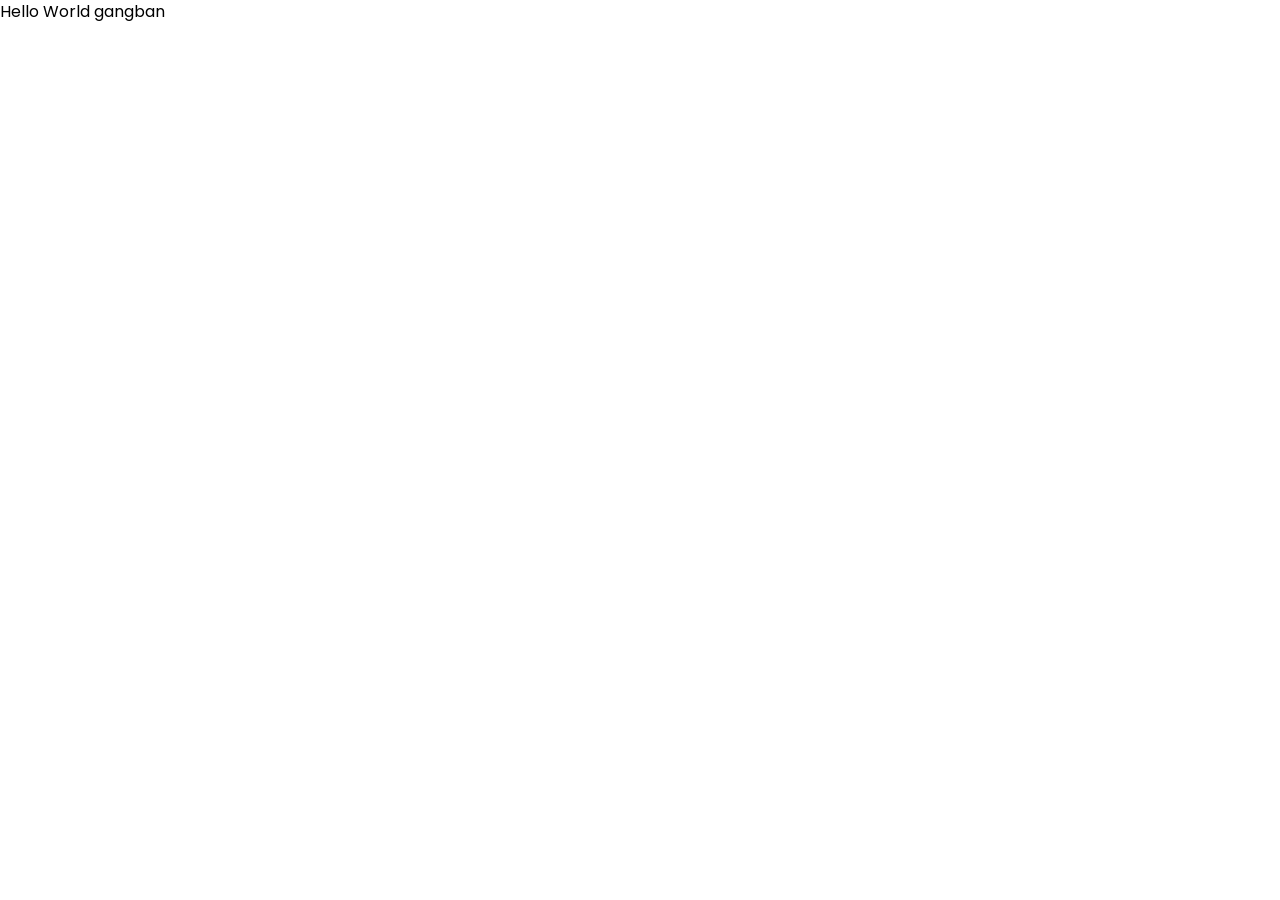
==== index.html @ 57472cf4 "Add some fonts and styles" ====
<!doctype html>
<html lang="en">
    <head>
        <meta charset="UTF-8">
        <meta name="viewport" content="width=device-width, user-scalable=no, initial-scale=1.0, maximum-scale=1.0, minimum-scale=1.0">
        <meta http-equiv="X-UA-Compatible" content="ie=edge">
        <title>3D game Dev </title>
        <link rel="stylesheet" href="style/normalize.css">
        <link rel="stylesheet" href="style/variables.css">
        <link rel="stylesheet" href="style/fonts.css">
        <link rel="stylesheet" href="style/main.css">
        <link rel="stylesheet" href="style/responsive.css">
    </head>
    <body>
Hello World gangban
    </body>
</html>
---- style/fonts.css ----
@font-face {
    font-family: "Poppins";
    src: url("../fonts/Poppins-Regular.woff2") format("woff2");
    font-weight: 400;
    font-style: normal;
    font-display: swap;
}

@font-face {
    font-family: "Poppins";
    src: url("../fonts/Poppins-Medium.woff2") format("woff2");
    font-weight: 500;
    font-style: normal;
    font-display: swap;
}

@font-face {
    font-family: "Poppins";
    src: url("../fonts/Poppins-SemiBold.woff2") format("woff2");
    font-weight: 600;
    font-style: normal;
    font-display: swap;
}

@font-face {
    font-family: "Poppins";
    src: url("../fonts/Poppins-Bold.woff2") format("woff2");
    font-weight: 700;
    font-style: normal;
    font-display: swap;
}

@font-face {
    font-family: "Poppins";
    src: url("../fonts/Poppins-ExtraBold.woff2") format("woff2");
    font-weight: 800;
    font-style: normal;
    font-display: swap;
}

@font-face {
    font-family: "Poppins";
    src: url("../fonts/Poppins-Light.woff2") format("woff2");
    font-weight: 300;
    font-style: normal;
    font-display: swap;
}

@font-face {
    font-family: "Rubik";
    src: url("../fonts/Rubik-Regular.woff2") format("woff2");
    font-weight: 400;
    font-style: normal;
    font-display: swap;
}

@font-face {
    font-family: "Rubik";
    src: url("../fonts/Rubik-Medium.woff2") format("woff2");
    font-weight: 500;
    font-style: normal;
    font-display: swap;
}

@font-face {
    font-family: "Rubik";
    src: url("../fonts/Rubik-Bold.woff2") format("woff2");
    font-weight: 700;
    font-style: normal;
    font-display: swap;
}
---- style/main.css ----
body {
  font-family: 'Poppins', SansSerif;
}
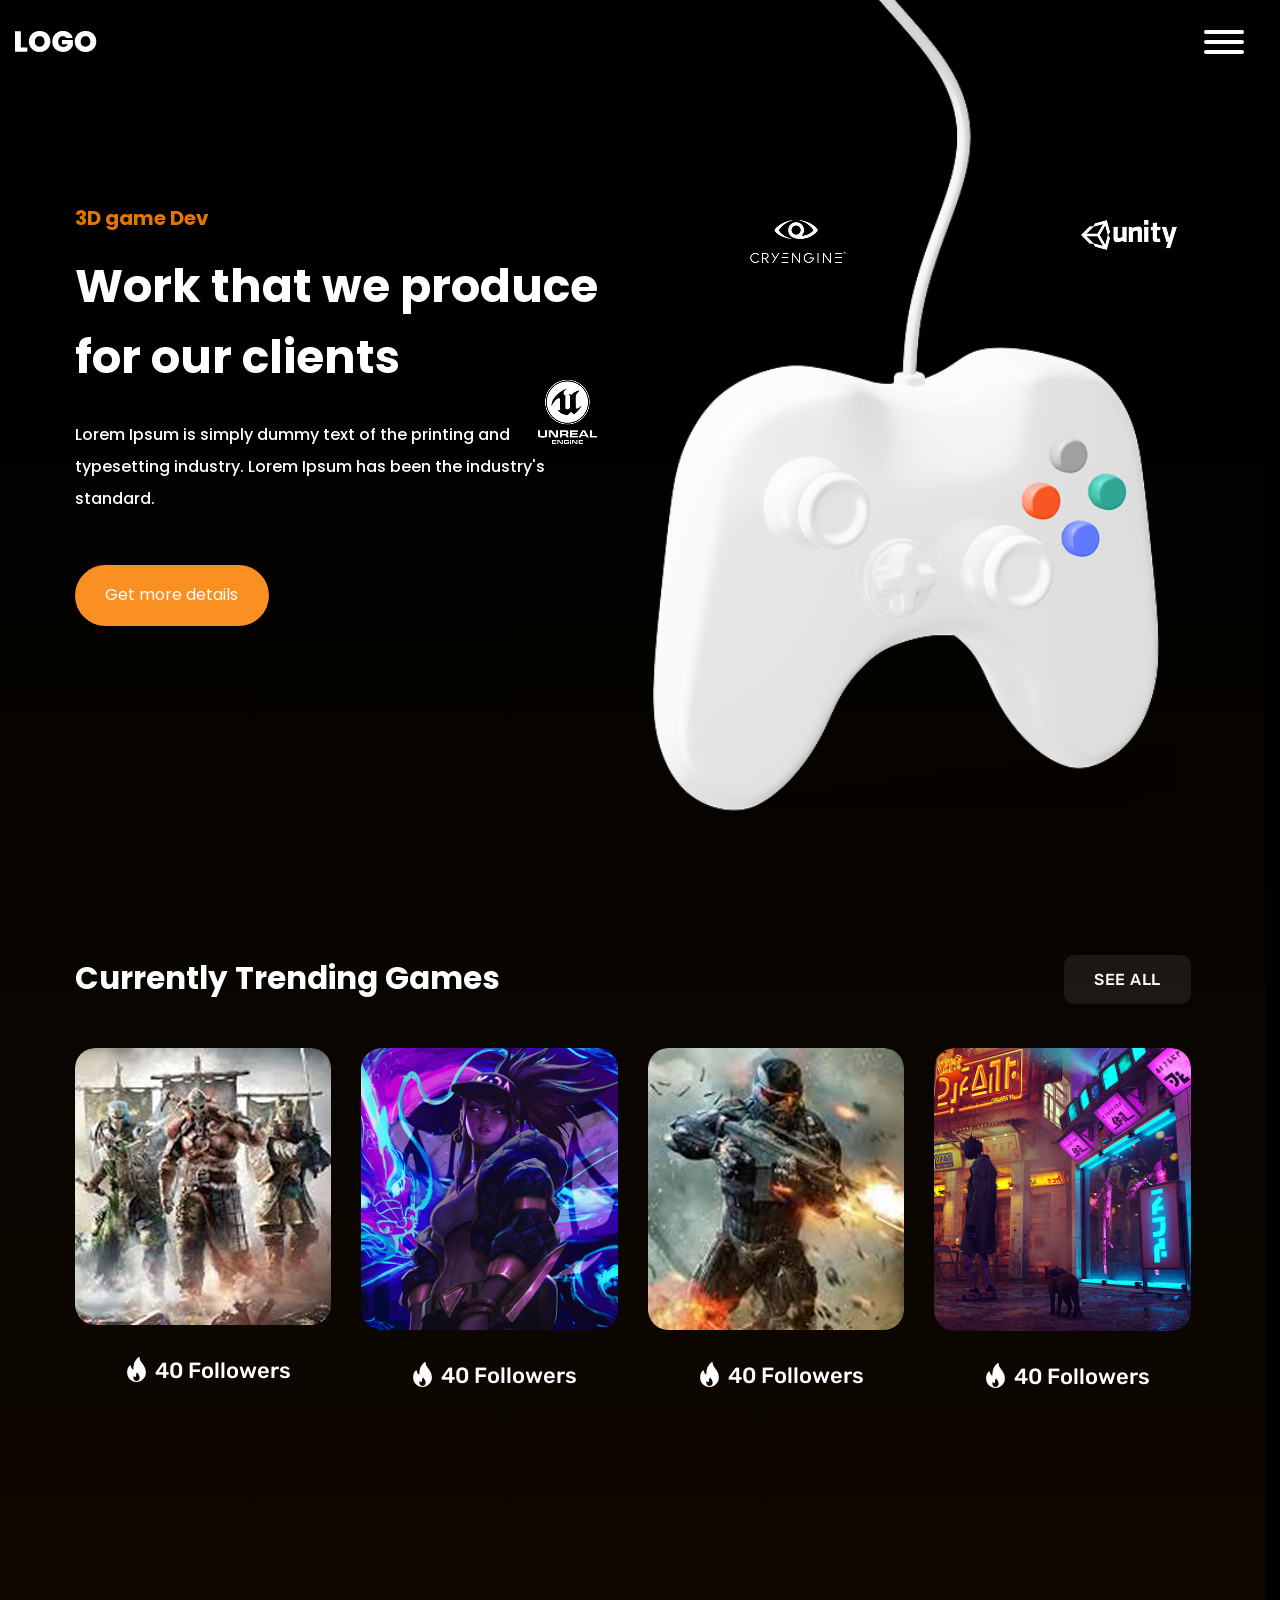
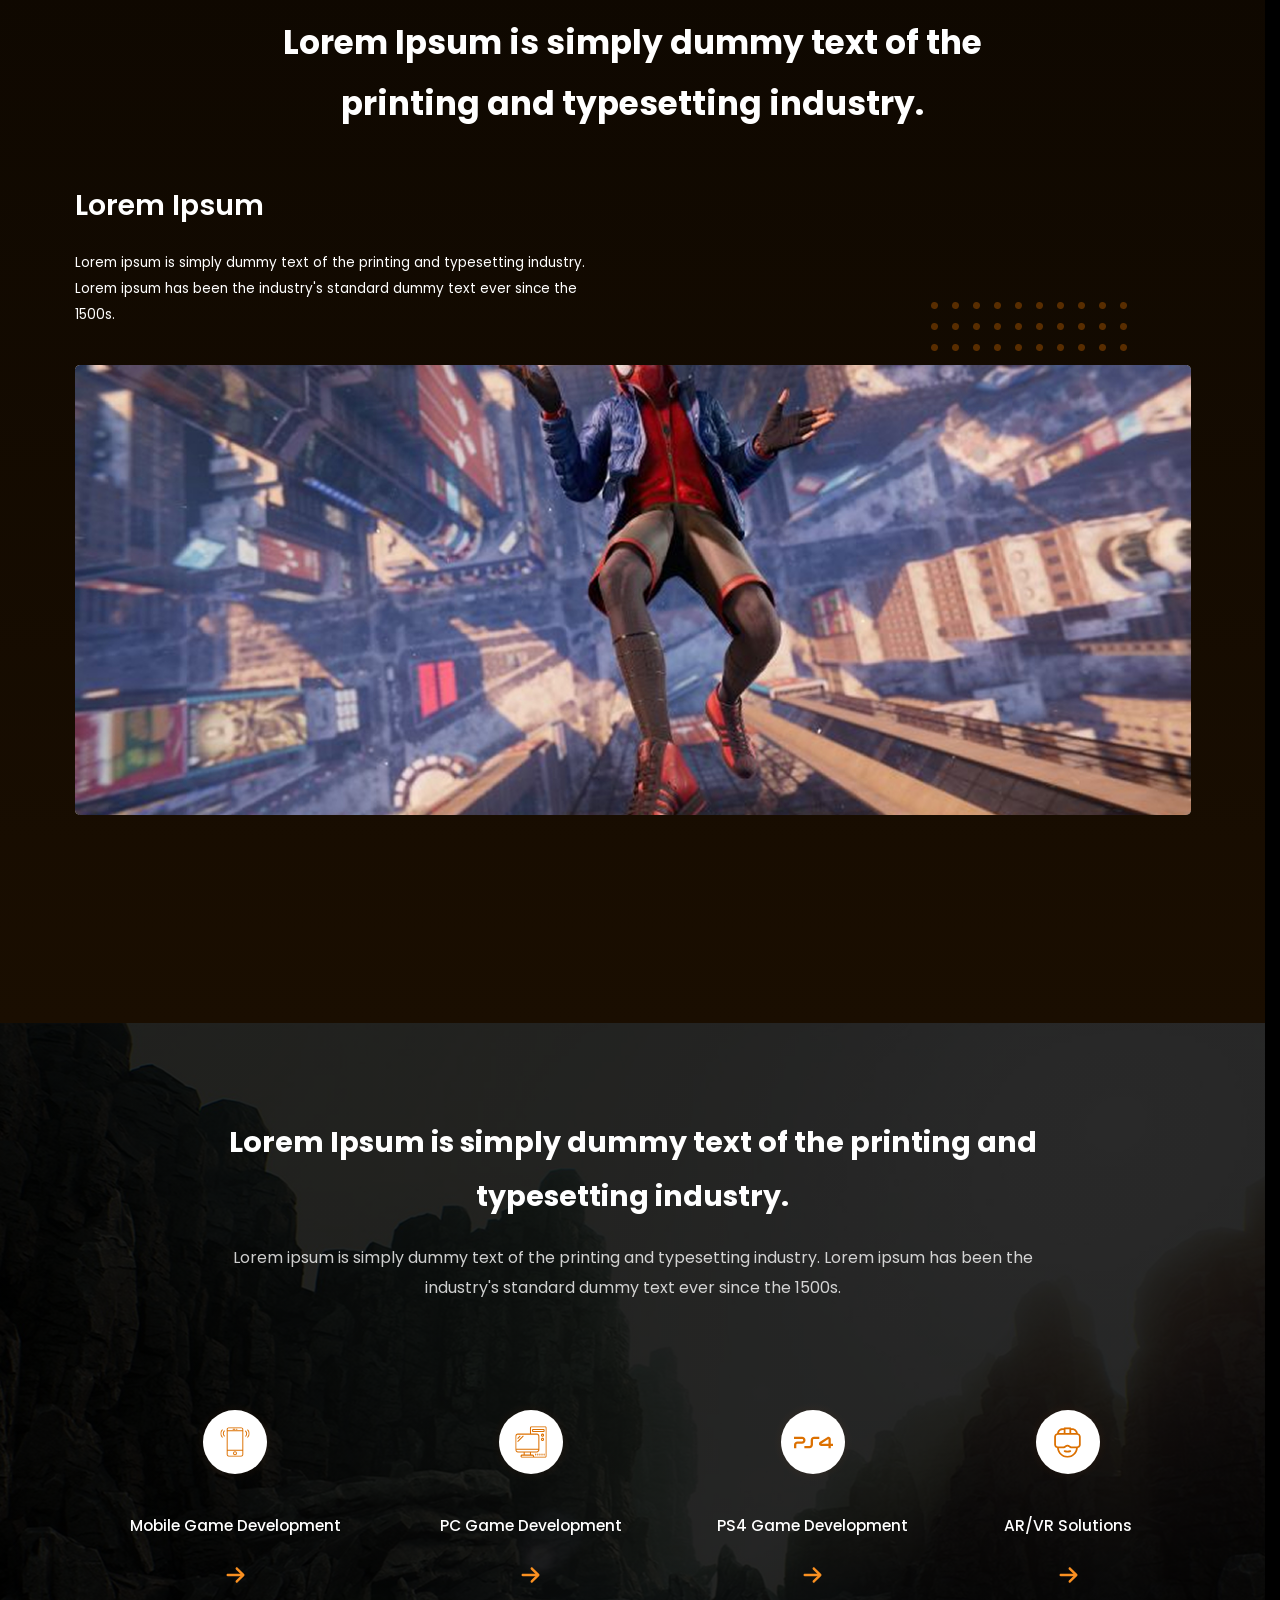
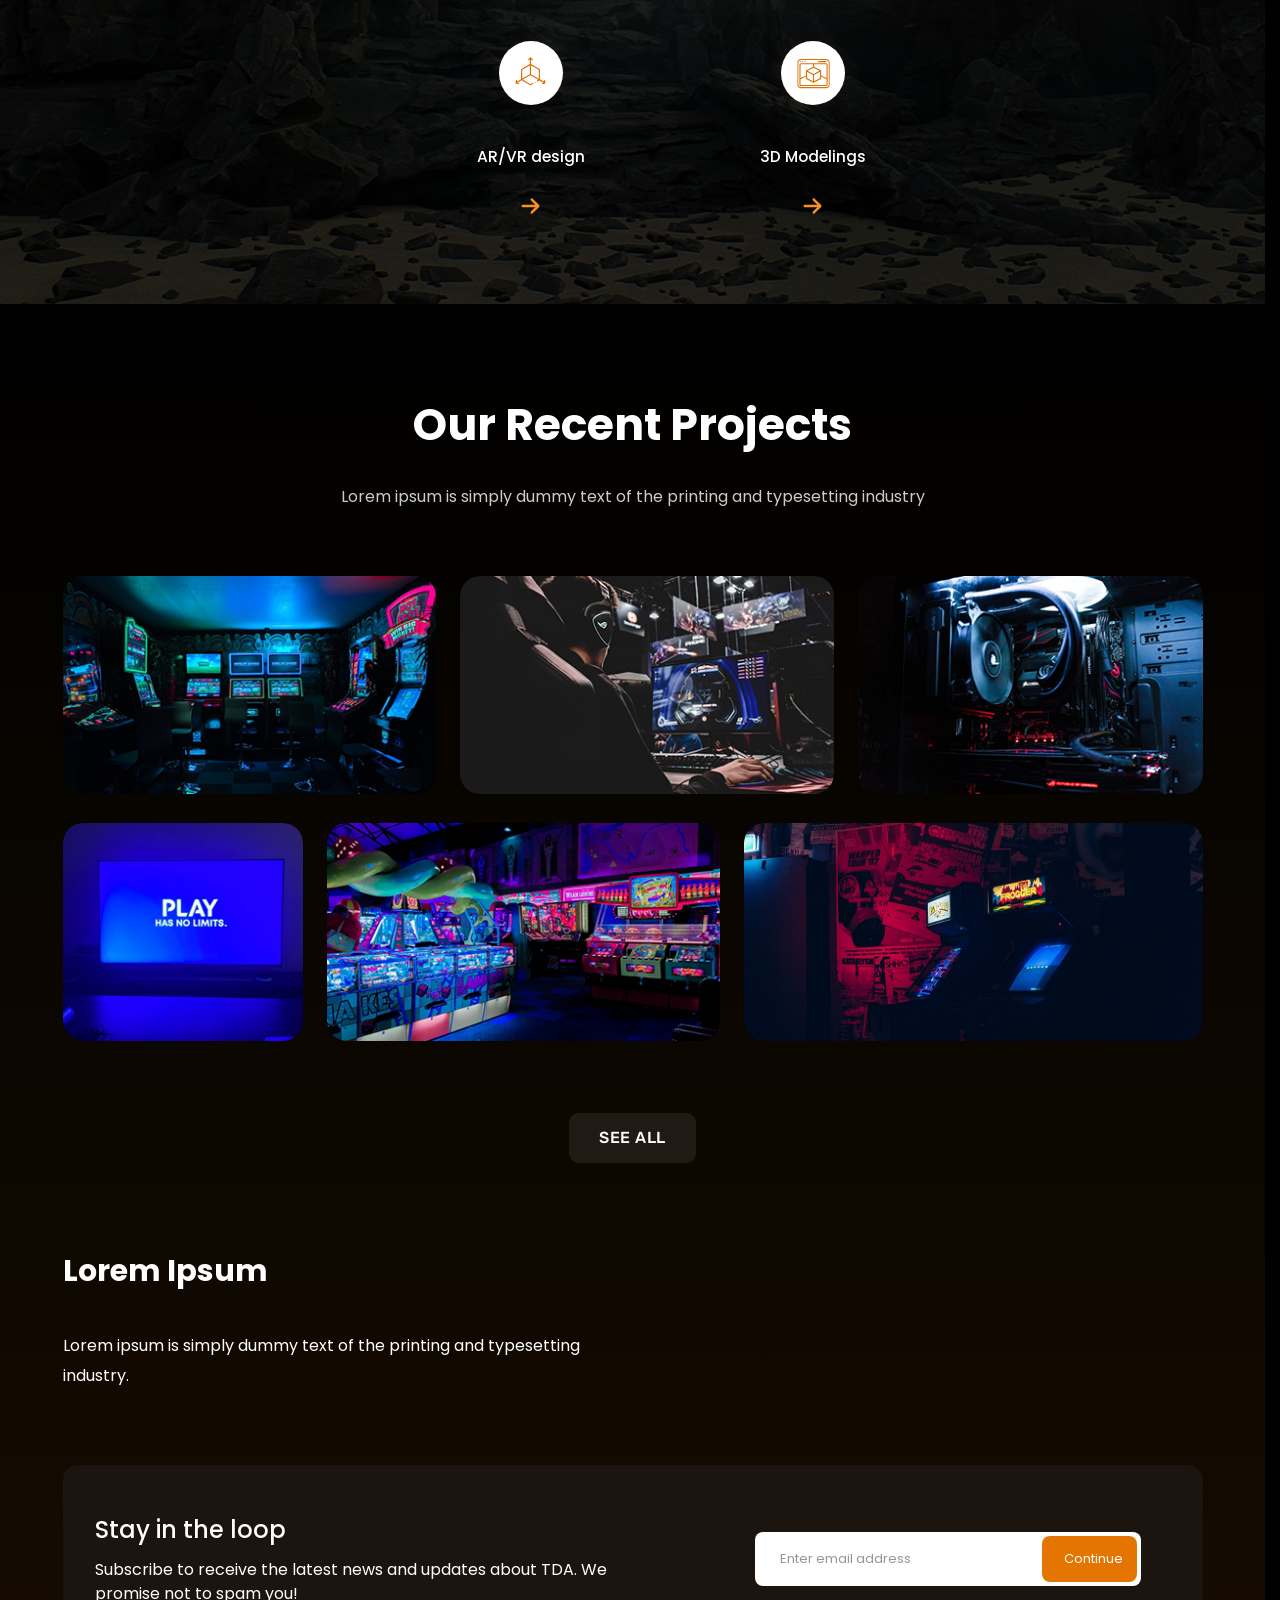
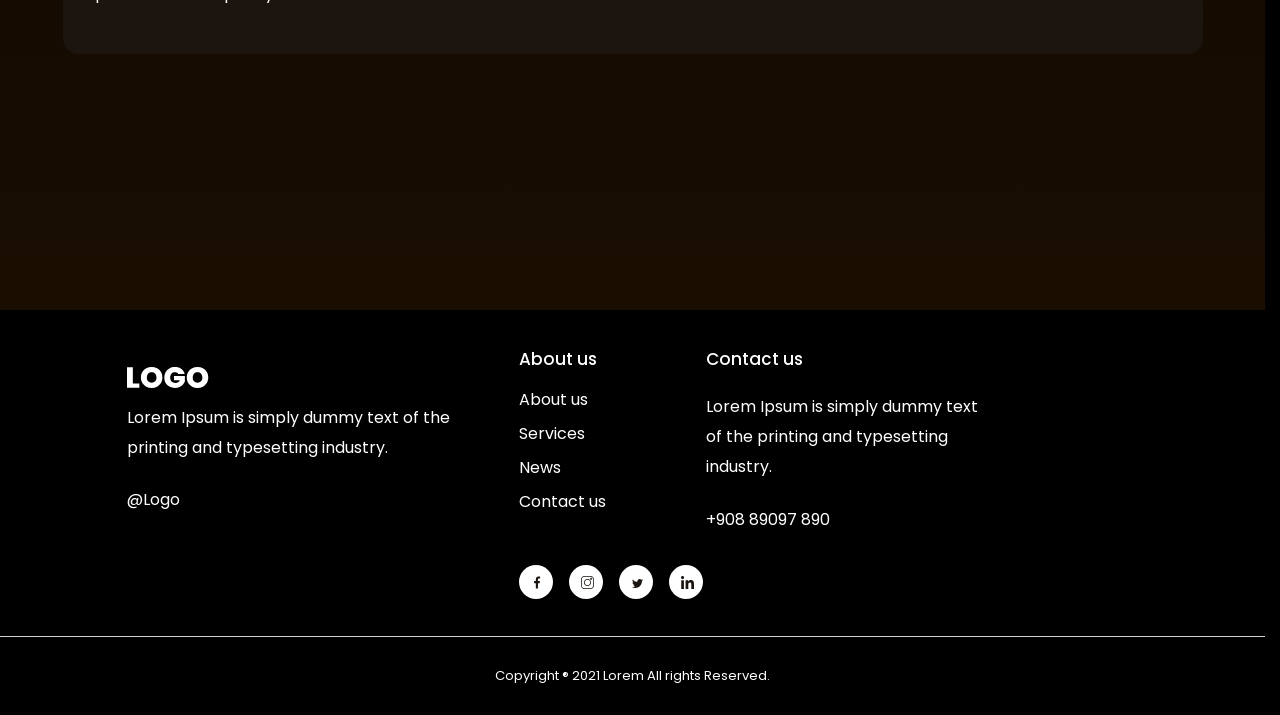
==== commit 42cc8ad7: "refactor: restructure project into src/ with modular CSS components" ====
--- a/index.html
+++ b/index.html
@@ -1,17 +1,794 @@
 <!doctype html>
 <html lang="en">
-    <head>
-        <meta charset="UTF-8">
-        <meta name="viewport" content="width=device-width, user-scalable=no, initial-scale=1.0, maximum-scale=1.0, minimum-scale=1.0">
-        <meta http-equiv="X-UA-Compatible" content="ie=edge">
-        <title>3D game Dev </title>
-        <link rel="stylesheet" href="style/normalize.css">
-        <link rel="stylesheet" href="style/variables.css">
-        <link rel="stylesheet" href="style/fonts.css">
-        <link rel="stylesheet" href="style/main.css">
-        <link rel="stylesheet" href="style/responsive.css">
-    </head>
-    <body>
-Hello World gangban
-    </body>
-</html>+  <head>
+    <meta charset="UTF-8" />
+    <meta name="viewport" content="width=device-width, initial-scale=1.0" />
+    <meta http-equiv="X-UA-Compatible" content="ie=edge" />
+    <title>3D Game Dev Studio | Главная - Профессиональная разработка игр</title>
+    <meta
+      name="description"
+      content="3D Game Dev Studio - ведущая студия разработки игр. Создаем игры любой сложности на Unity, Unreal Engine, CryEngine. Полный цикл от идеи до релиза." />
+    <meta
+      name="keywords"
+      content="разработка игр, геймдев студия, 3D игры, Unity разработка, Unreal Engine, игровая студия, создание игр" />
+    <meta name="robots" content="index, follow" />
+    <meta property="og:type" content="website" />
+    <meta property="og:url" content="https://your-domain.com/" />
+    <meta property="og:title" content="3D Game Dev Studio — Создаем игры вашей мечты" />
+    <meta
+      property="og:description"
+      content="Профессиональная разработка 3D игр. От концепта до релиза на всех платформах." />
+    <meta property="og:image" content="https://your-domain.com/img/og-home.jpg" />
+    <meta property="twitter:card" content="summary_large_image" />
+    <meta property="twitter:title" content="3D Game Dev Studio - Главная" />
+    <meta property="twitter:description" content="Ведущая студия разработки 3D игр. Воплощаем ваши идеи в реальность." />
+    <meta property="twitter:image" content="https://your-domain.com/img/og-home.jpg" />
+    <link rel="icon" href="src/assets/favicons/favicon_32x32.svg" type="image/svg+xml" />
+    <link rel="icon" href="src/assets/favicons/favicon_32x32.png" sizes="32x32" type="image/png" />
+    <link rel="apple-touch-icon" href="src/assets/favicons/iPhone_180x180.png" />
+    <link rel="manifest" href="site.webmanifest" />
+    <link rel="stylesheet" href="src/style/imports.css" />
+    <link rel="stylesheet" href="src/style/swiper-bundle.min.css" />
+    <script src="src/scripts/burger-toggle.js" defer></script>
+    <script src="src/scripts/navigation.js" defer></script>
+    <script src="src/scripts/scroll-to-top.js" defer></script>
+    <script src="src/scripts/sticky-header.js" defer></script>
+  </head>
+  <body>
+    <header class="header" data-header>
+      <div class="reading-progress" data-progress></div>
+      <div class="header-container">
+        <div class="logo">
+          <a class="header-logo" href="index.html" aria-label="Home page">
+            <img
+              class="header-logo-image"
+              src="src/assets/logos/logo.svg"
+              alt="3D Game Dev Studio Logo"
+              width="82"
+              height="45" />
+          </a>
+        </div>
+        <div class="header-actions">
+          <nav class="main-nav" aria-label="Main Navigation">
+            <ul class="main-nav__list">
+              <li class="main-nav__item">
+                <a href="index.html" class="main-nav__link main-nav__link--active" aria-current="page">Home</a>
+              </li>
+              <li class="main-nav__item">
+                <a href="src/pages/about-us.html" class="main-nav__link">About us</a>
+              </li>
+              <li class="main-nav__item">
+                <a href="src/pages/services.html" class="main-nav__link">Portfolio</a>
+              </li>
+              <li class="main-nav__item">
+                <a href="src/pages/news.html" class="main-nav__link">News</a>
+              </li>
+            </ul>
+          </nav>
+          <a href="src/pages/contact-us.html" class="contact-us" title="Связаться с нами" aria-label="Contact Us">Contact us</a>
+        </div>
+        <button class="hamburger hamburger--vortex-r" type="button" aria-label="Open mobile menu">
+          <span class="hamburger-box">
+            <span class="hamburger-inner"></span>
+          </span>
+        </button> 
+        <div class="wrapper">
+          <svg class="transition" viewBox="0 0 100 100" preserveAspectRatio="none">
+            <path class="path" stroke="#000000" fill="#fcc42a"  vector-effect="non-scaling-stroke"
+                  d="M 0 100 L 0 100 100 100 100 100 C 50 100, 50 100, 0 100"></path>
+          </svg>
+          <div class="menu">
+            <nav aria-label="Mobile navigation">
+              <ul>
+                <li><a href="index.html">Home</a></li>
+                <li><a href="src/pages/about-us.html">About us</a></li>
+                <li><a href="src/pages/services.html">Portfolio</a></li>
+                <li><a href="src/pages/news.html">News</a></li>
+                <li><a href="src/pages/contact-us.html">Contact us</a></li>
+              </ul>
+            </nav> 
+          </div>
+        </div>
+      </div>
+    </header>
+    <main>
+      <div class="bg-wrapper">
+        <section class="hero">
+          <div class="hero-container container">
+            <div class="hero-content">
+              <p class="hero-label">3D game Dev</p>
+              <h1 class="hero-title">Work that we produce for our clients</h1>
+              <p class="hero-description description-1">
+                Lorem Ipsum is simply dummy text of the printing and typesetting industry. Lorem Ipsum has been the
+                industry's standard.
+              </p>
+              <a href="services.html" class="hero-btn btn-1" title="Get more details">Get more details</a>
+            </div>
+            <div class="hero-visual">
+              <img src="src/assets/images/joystick_1.png" alt="joystick" loading="lazy" />
+              <img src="src/assets/images/cryengine.png" alt="cryengine" width="101" height="99" loading="lazy" />
+              <img src="src/assets/images/unity.png" alt="unity" width="96" height="30" loading="lazy" />
+              <img src="src/assets/images/unreal.png" alt="unreal" width="59" height="64" loading="lazy" />
+            </div>
+          </div>
+        </section>
+        <section class="trending-games" aria-labelledby="trending-games-title">
+          <div class="trending-games-container container">
+            <header class="trending-games-header">
+              <h2 id="trending-games-title" class="trending-games-title">Currently Trending Games</h2>
+              <a
+                href="services.html"
+                class="trending-games-link see_all-btn"
+                aria-label="See all currently trending games"
+                title="See all currently trending games">
+                See all
+              </a>
+            </header>
+
+            <ul class="trending-games-list" aria-label="Trending games list">
+              <li class="trending-games-item">
+                <article class="trending-game-card" aria-labelledby="trending-game-1-title">
+                  <h3 id="trending-game-1-title" class="visually-hidden">God of War style action game</h3>
+                  <img
+                    class="trending-game-card-image"
+                    src="src/assets/images/1.png"
+                    alt="Fantasy warriors standing in battle"
+                    width="251"
+                    height="277"
+                    loading="lazy" />
+                  <p class="trending-game-card-followers">
+                    <svg
+                      width="25"
+                      height="25"
+                      viewBox="0 0 25 25"
+                      fill="none"
+                      xmlns="http://www.w3.org/2000/svg"
+                      aria-hidden="true">
+                      <g clip-path="url(#clip0_1_266)">
+                        <path
+                          d="M21.8216 14.6372C21.5352 10.9087 19.7993 8.57221 18.2678 6.5104C16.8498 4.60161 15.625 2.95327 15.625 0.521725C15.625 0.326413 15.5156 0.147897 15.3422 0.0583953C15.1682 -0.0316437 14.9592 -0.0168976 14.801 0.0980438C12.501 1.74384 10.582 4.51772 9.91162 7.1644C9.44624 9.00703 9.38467 11.0785 9.37603 12.4466C7.252 11.993 6.77085 8.81582 6.76577 8.7812C6.74185 8.6164 6.64116 8.47299 6.49468 8.39468C6.34668 8.31738 6.17271 8.31176 6.02266 8.38603C5.91128 8.43994 3.28877 9.77246 3.13618 15.0928C3.12549 15.2698 3.125 15.4474 3.125 15.6249C3.125 20.7936 7.33081 24.9992 12.5 24.9992C12.5071 24.9997 12.5147 25.0007 12.5208 24.9992C12.5229 24.9992 12.5249 24.9992 12.5274 24.9992C17.6839 24.9844 21.875 20.7845 21.875 15.6249C21.875 15.3649 21.8216 14.6372 21.8216 14.6372ZM12.5 23.9576C10.7768 23.9576 9.375 22.4644 9.375 20.6289C9.375 20.5664 9.37451 20.5033 9.37905 20.426C9.3999 19.6519 9.54692 19.1235 9.70815 18.772C10.0103 19.421 10.5504 20.0176 11.4278 20.0176C11.7157 20.0176 11.9487 19.7846 11.9487 19.4968C11.9487 18.7553 11.964 17.8998 12.1486 17.1277C12.3129 16.4432 12.7055 15.7148 13.203 15.131C13.4242 15.8888 13.8556 16.5021 14.2767 17.1008C14.8794 17.9572 15.5025 18.8427 15.6119 20.3527C15.6185 20.4422 15.6251 20.5323 15.6251 20.6289C15.625 22.4644 14.2232 23.9576 12.5 23.9576Z"
+                          fill="white" />
+                      </g>
+                      <defs>
+                        <clipPath id="clip0_1_266">
+                          <rect width="25" height="25" fill="white" />
+                        </clipPath>
+                      </defs>
+                    </svg>
+                    <span>40 Followers</span>
+                  </p>
+                </article>
+              </li>
+
+              <li class="trending-games-item">
+                <article class="trending-game-card" aria-labelledby="trending-game-2-title">
+                  <h3 id="trending-game-2-title" class="visually-hidden">Neon fantasy character game</h3>
+                  <img
+                    class="trending-game-card-image"
+                    src="src/assets/images/2.png"
+                    alt="Female character in neon blue and purple effects"
+                    width="251"
+                    height="277"
+                    loading="lazy" />
+                  <p class="trending-game-card-followers">
+                    <svg
+                      width="25"
+                      height="25"
+                      viewBox="0 0 25 25"
+                      fill="none"
+                      xmlns="http://www.w3.org/2000/svg"
+                      aria-hidden="true">
+                      <g clip-path="url(#clip0_1_267)">
+                        <path
+                          d="M21.8216 14.6372C21.5352 10.9087 19.7993 8.57221 18.2678 6.5104C16.8498 4.60161 15.625 2.95327 15.625 0.521725C15.625 0.326413 15.5156 0.147897 15.3422 0.0583953C15.1682 -0.0316437 14.9592 -0.0168976 14.801 0.0980438C12.501 1.74384 10.582 4.51772 9.91162 7.1644C9.44624 9.00703 9.38467 11.0785 9.37603 12.4466C7.252 11.993 6.77085 8.81582 6.76577 8.7812C6.74185 8.6164 6.64116 8.47299 6.49468 8.39468C6.34668 8.31738 6.17271 8.31176 6.02266 8.38603C5.91128 8.43994 3.28877 9.77246 3.13618 15.0928C3.12549 15.2698 3.125 15.4474 3.125 15.6249C3.125 20.7936 7.33081 24.9992 12.5 24.9992C12.5071 24.9997 12.5147 25.0007 12.5208 24.9992C12.5229 24.9992 12.5249 24.9992 12.5274 24.9992C17.6839 24.9844 21.875 20.7845 21.875 15.6249C21.875 15.3649 21.8216 14.6372 21.8216 14.6372ZM12.5 23.9576C10.7768 23.9576 9.375 22.4644 9.375 20.6289C9.375 20.5664 9.37451 20.5033 9.37905 20.426C9.3999 19.6519 9.54692 19.1235 9.70815 18.772C10.0103 19.421 10.5504 20.0176 11.4278 20.0176C11.7157 20.0176 11.9487 19.7846 11.9487 19.4968C11.9487 18.7553 11.964 17.8998 12.1486 17.1277C12.3129 16.4432 12.7055 15.7148 13.203 15.131C13.4242 15.8888 13.8556 16.5021 14.2767 17.1008C14.8794 17.9572 15.5025 18.8427 15.6119 20.3527C15.6185 20.4422 15.6251 20.5323 15.6251 20.6289C15.625 22.4644 14.2232 23.9576 12.5 23.9576Z"
+                          fill="white" />
+                      </g>
+                      <defs>
+                        <clipPath id="clip0_1_267">
+                          <rect width="25" height="25" fill="white" />
+                        </clipPath>
+                      </defs>
+                    </svg>
+                    <span>40 Followers</span>
+                  </p>
+                </article>
+              </li>
+
+              <li class="trending-games-item">
+                <article class="trending-game-card" aria-labelledby="trending-game-3-title">
+                  <h3 id="trending-game-3-title" class="visually-hidden">Military shooter game</h3>
+                  <img
+                    class="trending-game-card-image"
+                    src="src/assets/images/3.png"
+                    alt="Soldier firing a weapon in combat"
+                    width="251"
+                    height="277"
+                    loading="lazy" />
+                  <p class="trending-game-card-followers">
+                    <svg
+                      width="25"
+                      height="25"
+                      viewBox="0 0 25 25"
+                      fill="none"
+                      xmlns="http://www.w3.org/2000/svg"
+                      aria-hidden="true">
+                      <g clip-path="url(#clip0_1_268)">
+                        <path
+                          d="M21.8216 14.6372C21.5352 10.9087 19.7993 8.57221 18.2678 6.5104C16.8498 4.60161 15.625 2.95327 15.625 0.521725C15.625 0.326413 15.5156 0.147897 15.3422 0.0583953C15.1682 -0.0316437 14.9592 -0.0168976 14.801 0.0980438C12.501 1.74384 10.582 4.51772 9.91162 7.1644C9.44624 9.00703 9.38467 11.0785 9.37603 12.4466C7.252 11.993 6.77085 8.81582 6.76577 8.7812C6.74185 8.6164 6.64116 8.47299 6.49468 8.39468C6.34668 8.31738 6.17271 8.31176 6.02266 8.38603C5.91128 8.43994 3.28877 9.77246 3.13618 15.0928C3.12549 15.2698 3.125 15.4474 3.125 15.6249C3.125 20.7936 7.33081 24.9992 12.5 24.9992C12.5071 24.9997 12.5147 25.0007 12.5208 24.9992C12.5229 24.9992 12.5249 24.9992 12.5274 24.9992C17.6839 24.9844 21.875 20.7845 21.875 15.6249C21.875 15.3649 21.8216 14.6372 21.8216 14.6372ZM12.5 23.9576C10.7768 23.9576 9.375 22.4644 9.375 20.6289C9.375 20.5664 9.37451 20.5033 9.37905 20.426C9.3999 19.6519 9.54692 19.1235 9.70815 18.772C10.0103 19.421 10.5504 20.0176 11.4278 20.0176C11.7157 20.0176 11.9487 19.7846 11.9487 19.4968C11.9487 18.7553 11.964 17.8998 12.1486 17.1277C12.3129 16.4432 12.7055 15.7148 13.203 15.131C13.4242 15.8888 13.8556 16.5021 14.2767 17.1008C14.8794 17.9572 15.5025 18.8427 15.6119 20.3527C15.6185 20.4422 15.6251 20.5323 15.6251 20.6289C15.625 22.4644 14.2232 23.9576 12.5 23.9576Z"
+                          fill="white" />
+                      </g>
+                      <defs>
+                        <clipPath id="clip0_1_268">
+                          <rect width="25" height="25" fill="white" />
+                        </clipPath>
+                      </defs>
+                    </svg>
+                    <span>40 Followers</span>
+                  </p>
+                </article>
+              </li>
+
+              <li class="trending-games-item">
+                <article class="trending-game-card" aria-labelledby="trending-game-4-title">
+                  <h3 id="trending-game-4-title" class="visually-hidden">Cyberpunk city game</h3>
+                  <img
+                    class="trending-game-card-image"
+                    src="src/assets/images/4.png"
+                    alt="Neon-lit cyberpunk city street at night"
+                    width="251"
+                    height="277"
+                    loading="lazy" />
+                  <p class="trending-game-card-followers">
+                    <svg
+                      width="25"
+                      height="25"
+                      viewBox="0 0 25 25"
+                      fill="none"
+                      xmlns="http://www.w3.org/2000/svg"
+                      aria-hidden="true">
+                      <g clip-path="url(#clip0_1_269)">
+                        <path
+                          d="M21.8216 14.6372C21.5352 10.9087 19.7993 8.57221 18.2678 6.5104C16.8498 4.60161 15.625 2.95327 15.625 0.521725C15.625 0.326413 15.5156 0.147897 15.3422 0.0583953C15.1682 -0.0316437 14.9592 -0.0168976 14.801 0.0980438C12.501 1.74384 10.582 4.51772 9.91162 7.1644C9.44624 9.00703 9.38467 11.0785 9.37603 12.4466C7.252 11.993 6.77085 8.81582 6.76577 8.7812C6.74185 8.6164 6.64116 8.47299 6.49468 8.39468C6.34668 8.31738 6.17271 8.31176 6.02266 8.38603C5.91128 8.43994 3.28877 9.77246 3.13618 15.0928C3.12549 15.2698 3.125 15.4474 3.125 15.6249C3.125 20.7936 7.33081 24.9992 12.5 24.9992C12.5071 24.9997 12.5147 25.0007 12.5208 24.9992C12.5229 24.9992 12.5249 24.9992 12.5274 24.9992C17.6839 24.9844 21.875 20.7845 21.875 15.6249C21.875 15.3649 21.8216 14.6372 21.8216 14.6372ZM12.5 23.9576C10.7768 23.9576 9.375 22.4644 9.375 20.6289C9.375 20.5664 9.37451 20.5033 9.37905 20.426C9.3999 19.6519 9.54692 19.1235 9.70815 18.772C10.0103 19.421 10.5504 20.0176 11.4278 20.0176C11.7157 20.0176 11.9487 19.7846 11.9487 19.4968C11.9487 18.7553 11.964 17.8998 12.1486 17.1277C12.3129 16.4432 12.7055 15.7148 13.203 15.131C13.4242 15.8888 13.8556 16.5021 14.2767 17.1008C14.8794 17.9572 15.5025 18.8427 15.6119 20.3527C15.6185 20.4422 15.6251 20.5323 15.6251 20.6289C15.625 22.4644 14.2232 23.9576 12.5 23.9576Z"
+                          fill="white" />
+                      </g>
+                      <defs>
+                        <clipPath id="clip0_1_269">
+                          <rect width="25" height="25" fill="white" />
+                        </clipPath>
+                      </defs>
+                    </svg>
+                    <span>40 Followers</span>
+                  </p>
+                </article>
+              </li>
+            </ul>
+          </div>
+        </section>
+        <section class="presentation" aria-labelledby="presentation-title">
+          <div class="presentation-container container">
+            <h2 id="presentation-title" class="presentation-title">
+              Lorem Ipsum is simply dummy text of the printing and typesetting industry.
+            </h2>
+            <div class="presentation-content">
+              <div class="presentation-text">
+                <h3 class="presentation-subtitle">Lorem Ipsum</h3>
+                <p class="presentation-description description">
+                  Lorem ipsum is simply dummy text of the printing and typesetting industry. Lorem ipsum has been the
+                  industry's standard dummy text ever since the 1500s.
+                </p>
+              </div>
+              <div class="presentation-video">
+                <img
+                  src="src/assets/images/spider-men.jpg"
+                  alt="Game presentation video thumbnail"
+                  width="1146"
+                  height="462"
+                  loading="lazy"
+                  class="presentation-video-image" />
+              </div>
+            </div>
+          </div>
+        </section>
+      </div>
+      <section class="services" aria-labelledby="services-title">
+        <div class="services-container container">
+          <header class="services-header">
+            <h2 id="services-title" class="services-title subtitle">
+              Lorem Ipsum is simply dummy text of the printing and typesetting industry.
+            </h2>
+            <p class="services-subtitle description-1">
+              Lorem ipsum is simply dummy text of the printing and typesetting industry. Lorem ipsum has been the
+              industry's standard dummy text ever since the 1500s.
+            </p>
+          </header>
+
+          <ul class="services-list" aria-label="Our services">
+            <li class="services-item">
+              <article class="services-card">
+                <div class="services-card-icon">
+                  <img
+                    src="src/assets/icons/phone-circle.svg"
+                    alt="Mobile Game Development"
+                    width="64"
+                    height="64"
+                    loading="lazy" />
+                </div>
+                <h3 class="services-card-title">Mobile Game Development</h3>
+                <a
+                  href="services.html"
+                  class="services-card-link"
+                  aria-label="Learn more about Mobile Game Development">
+                  <svg width="21" height="21" viewBox="0 0 21 21" fill=""#DC7000" xmlns="http://www.w3.org/2000/svg">
+                    <path
+                      d="M1.26222 11.974C1.34814 11.988 1.4351 11.9944 1.52211 11.9933L16.3372 11.9933L16.0141 12.1435C15.6984 12.293 15.4111 12.4964 15.1652 12.7446L11.0107 16.8991C10.4635 17.4214 10.3716 18.2616 10.7928 18.8899C11.2831 19.5595 12.2232 19.7048 12.8928 19.2146C12.9469 19.1749 12.9983 19.1317 13.0466 19.0853L20.5593 11.5726C21.1464 10.9861 21.147 10.0348 20.5605 9.44765C20.5601 9.44728 20.5597 9.44685 20.5593 9.44648L13.0466 1.93378C12.459 1.34784 11.5077 1.34916 10.9217 1.93674C10.8756 1.98299 10.8325 2.0322 10.7928 2.08404C10.3716 2.71233 10.4635 3.55258 11.0107 4.0749L15.1577 8.23693C15.3781 8.45762 15.6316 8.64267 15.909 8.78536L16.3597 8.9882L1.6048 8.9882C0.837233 8.9597 0.163813 9.49587 0.0196152 10.2503C-0.113218 11.0695 0.443098 11.8411 1.26222 11.974Z"
+                      fill="#DC7000" />
+                  </svg>
+                </a>
+              </article>
+            </li>
+
+            <li class="services-item">
+              <article class="services-card">
+                <div class="services-card-icon">
+                  <img src="src/assets/icons/pc-circle.svg" alt="PC Game Development" width="64" height="64" loading="lazy" />
+                </div>
+                <h3 class="services-card-title">PC Game Development</h3>
+                <a href="services.html" class="services-card-link" aria-label="Learn more about PC Game Development">
+                  <svg width="21" height="21" viewBox="0 0 21 21" fill="none" xmlns="http://www.w3.org/2000/svg">
+                    <path
+                      d="M1.26222 11.974C1.34814 11.988 1.4351 11.9944 1.52211 11.9933L16.3372 11.9933L16.0141 12.1435C15.6984 12.293 15.4111 12.4964 15.1652 12.7446L11.0107 16.8991C10.4635 17.4214 10.3716 18.2616 10.7928 18.8899C11.2831 19.5595 12.2232 19.7048 12.8928 19.2146C12.9469 19.1749 12.9983 19.1317 13.0466 19.0853L20.5593 11.5726C21.1464 10.9861 21.147 10.0348 20.5605 9.44765C20.5601 9.44728 20.5597 9.44685 20.5593 9.44648L13.0466 1.93378C12.459 1.34784 11.5077 1.34916 10.9217 1.93674C10.8756 1.98299 10.8325 2.0322 10.7928 2.08404C10.3716 2.71233 10.4635 3.55258 11.0107 4.0749L15.1577 8.23693C15.3781 8.45762 15.6316 8.64267 15.909 8.78536L16.3597 8.9882L1.6048 8.9882C0.837233 8.9597 0.163813 9.49587 0.0196152 10.2503C-0.113218 11.0695 0.443098 11.8411 1.26222 11.974Z"
+                      fill="#DC7000" />
+                  </svg>
+                </a>
+              </article>
+            </li>
+
+            <li class="services-item">
+              <article class="services-card">
+                <div class="services-card-icon">
+                  <img src="src/assets/icons/ps4-circle.svg" alt="PS4 Game Development" width="64" height="64" loading="lazy" />
+                </div>
+                <h3 class="services-card-title">PS4 Game Development</h3>
+                <a href="services.html" class="services-card-link" aria-label="Learn more about PS4 Game Development">
+                  <svg width="21" height="21" viewBox="0 0 21 21" fill="none" xmlns="http://www.w3.org/2000/svg">
+                    <path
+                      d="M1.26222 11.974C1.34814 11.988 1.4351 11.9944 1.52211 11.9933L16.3372 11.9933L16.0141 12.1435C15.6984 12.293 15.4111 12.4964 15.1652 12.7446L11.0107 16.8991C10.4635 17.4214 10.3716 18.2616 10.7928 18.8899C11.2831 19.5595 12.2232 19.7048 12.8928 19.2146C12.9469 19.1749 12.9983 19.1317 13.0466 19.0853L20.5593 11.5726C21.1464 10.9861 21.147 10.0348 20.5605 9.44765C20.5601 9.44728 20.5597 9.44685 20.5593 9.44648L13.0466 1.93378C12.459 1.34784 11.5077 1.34916 10.9217 1.93674C10.8756 1.98299 10.8325 2.0322 10.7928 2.08404C10.3716 2.71233 10.4635 3.55258 11.0107 4.0749L15.1577 8.23693C15.3781 8.45762 15.6316 8.64267 15.909 8.78536L16.3597 8.9882L1.6048 8.9882C0.837233 8.9597 0.163813 9.49587 0.0196152 10.2503C-0.113218 11.0695 0.443098 11.8411 1.26222 11.974Z"
+                      fill="#DC7000" />
+                  </svg>
+                </a>
+              </article>
+            </li>
+
+            <li class="services-item">
+              <article class="services-card">
+                <div class="services-card-icon">
+                  <img src="src/assets/icons/virtual-circle.svg" alt="AR/VR Solutions" width="64" height="64" loading="lazy" />
+                </div>
+                <h3 class="services-card-title">AR/VR Solutions</h3>
+                <a href="services.html" class="services-card-link" aria-label="Learn more about AR/VR Solutions">
+                  <svg width="21" height="21" viewBox="0 0 21 21" fill="none" xmlns="http://www.w3.org/2000/svg">
+                    <path
+                      d="M1.26222 11.974C1.34814 11.988 1.4351 11.9944 1.52211 11.9933L16.3372 11.9933L16.0141 12.1435C15.6984 12.293 15.4111 12.4964 15.1652 12.7446L11.0107 16.8991C10.4635 17.4214 10.3716 18.2616 10.7928 18.8899C11.2831 19.5595 12.2232 19.7048 12.8928 19.2146C12.9469 19.1749 12.9983 19.1317 13.0466 19.0853L20.5593 11.5726C21.1464 10.9861 21.147 10.0348 20.5605 9.44765C20.5601 9.44728 20.5597 9.44685 20.5593 9.44648L13.0466 1.93378C12.459 1.34784 11.5077 1.34916 10.9217 1.93674C10.8756 1.98299 10.8325 2.0322 10.7928 2.08404C10.3716 2.71233 10.4635 3.55258 11.0107 4.0749L15.1577 8.23693C15.3781 8.45762 15.6316 8.64267 15.909 8.78536L16.3597 8.9882L1.6048 8.9882C0.837233 8.9597 0.163813 9.49587 0.0196152 10.2503C-0.113218 11.0695 0.443098 11.8411 1.26222 11.974Z"
+                      fill="#DC7000" />
+                  </svg>
+                </a>
+              </article>
+            </li>
+
+            <li class="services-item">
+              <article class="services-card">
+                <div class="services-card-icon">
+                  <img src="src/assets/icons/3d-circle.svg" alt="AR/VR design" width="64" height="64" loading="lazy" />
+                </div>
+                <h3 class="services-card-title">AR/VR design</h3>
+                <a href="services.html" class="services-card-link" aria-label="Learn more about AR/VR design">
+                  <svg width="21" height="21" viewBox="0 0 21 21" fill="none" xmlns="http://www.w3.org/2000/svg">
+                    <path
+                      d="M1.26222 11.974C1.34814 11.988 1.4351 11.9944 1.52211 11.9933L16.3372 11.9933L16.0141 12.1435C15.6984 12.293 15.4111 12.4964 15.1652 12.7446L11.0107 16.8991C10.4635 17.4214 10.3716 18.2616 10.7928 18.8899C11.2831 19.5595 12.2232 19.7048 12.8928 19.2146C12.9469 19.1749 12.9983 19.1317 13.0466 19.0853L20.5593 11.5726C21.1464 10.9861 21.147 10.0348 20.5605 9.44765C20.5601 9.44728 20.5597 9.44685 20.5593 9.44648L13.0466 1.93378C12.459 1.34784 11.5077 1.34916 10.9217 1.93674C10.8756 1.98299 10.8325 2.0322 10.7928 2.08404C10.3716 2.71233 10.4635 3.55258 11.0107 4.0749L15.1577 8.23693C15.3781 8.45762 15.6316 8.64267 15.909 8.78536L16.3597 8.9882L1.6048 8.9882C0.837233 8.9597 0.163813 9.49587 0.0196152 10.2503C-0.113218 11.0695 0.443098 11.8411 1.26222 11.974Z"
+                      fill="#DC7000" />
+                  </svg>
+                </a>
+              </article>
+            </li>
+
+            <li class="services-item">
+              <article class="services-card">
+                <div class="services-card-icon">
+                  <img src="src/assets/icons/engine-circle.svg" alt="3D Modelings" width="64" height="64" loading="lazy" />
+                </div>
+                <h3 class="services-card-title">3D Modelings</h3>
+                <a href="services.html" class="services-card-link" aria-label="Learn more about 3D Modelings">
+                  <svg width="21" height="21" viewBox="0 0 21 21" fill="red" xmlns="http://www.w3.org/2000/svg">
+                    <path
+                      d="M1.26222 11.974C1.34814 11.988 1.4351 11.9944 1.52211 11.9933L16.3372 11.9933L16.0141 12.1435C15.6984 12.293 15.4111 12.4964 15.1652 12.7446L11.0107 16.8991C10.4635 17.4214 10.3716 18.2616 10.7928 18.8899C11.2831 19.5595 12.2232 19.7048 12.8928 19.2146C12.9469 19.1749 12.9983 19.1317 13.0466 19.0853L20.5593 11.5726C21.1464 10.9861 21.147 10.0348 20.5605 9.44765C20.5601 9.44728 20.5597 9.44685 20.5593 9.44648L13.0466 1.93378C12.459 1.34784 11.5077 1.34916 10.9217 1.93674C10.8756 1.98299 10.8325 2.0322 10.7928 2.08404C10.3716 2.71233 10.4635 3.55258 11.0107 4.0749L15.1577 8.23693C15.3781 8.45762 15.6316 8.64267 15.909 8.78536L16.3597 8.9882L1.6048 8.9882C0.837233 8.9597 0.163813 9.49587 0.0196152 10.2503C-0.113218 11.0695 0.443098 11.8411 1.26222 11.974Z"
+                      fill="#DC7000" />
+                  </svg>
+                </a>
+              </article>
+            </li>
+          </ul>
+        </div>
+      </section>
+      <div class="bg-wrapper">
+        <section class="projects" aria-labelledby="projects-title">
+          <div class="projects-container container-second">
+            <header class="projects-header">
+              <h2 id="projects-title" class="projects-title">Our Recent Projects</h2>
+              <p class="projects-subtitle">Lorem ipsum is simply dummy text of the printing and typesetting industry</p>
+            </header>
+
+            <ul class="projects-list" aria-label="Recent projects">
+              <li class="projects-list-row1">
+                <div class="projects-item">
+                  <article class="projects-card">
+                    <img
+                      src="src/assets/images/computer-club.png"
+                      alt="Gaming computer setup with blue lighting"
+                      width="382"
+                      height="223"
+                      loading="lazy" />
+                    <div class="projects-card-overlay">
+                      <a href="services.html" class="projects-card-link" aria-label="View project details">
+                        <svg
+                          width="60"
+                          height="60"
+                          viewBox="0 0 60 60"
+                          fill="none"
+                          xmlns="http://www.w3.org/2000/svg"
+                          aria-hidden="true">
+                          <circle cx="30" cy="30" r="29" stroke="currentColor" stroke-width="2" />
+                          <path
+                            d="M24 30H36M36 30L31 25M36 30L31 35"
+                            stroke="currentColor"
+                            stroke-width="2"
+                            stroke-linecap="round"
+                            stroke-linejoin="round" />
+                        </svg>
+                      </a>
+                    </div>
+                  </article>
+                </div>
+                <div class="projects-item">
+                  <article class="projects-card">
+                    <img
+                      src="src/assets/images/gamer.png"
+                      alt="Gaming tournament interview setup"
+                      width="382"
+                      height="223"
+                      loading="lazy" />
+                    <div class="projects-card-overlay">
+                      <a href="services.html" class="projects-card-link" aria-label="View project details">
+                        <svg
+                          width="60"
+                          height="60"
+                          viewBox="0 0 60 60"
+                          fill="none"
+                          xmlns="http://www.w3.org/2000/svg"
+                          aria-hidden="true">
+                          <circle cx="30" cy="30" r="29" stroke="currentColor" stroke-width="2" />
+                          <path
+                            d="M24 30H36M36 30L31 25M36 30L31 35"
+                            stroke="currentColor"
+                            stroke-width="2"
+                            stroke-linecap="round"
+                            stroke-linejoin="round" />
+                        </svg>
+                      </a>
+                    </div>
+                  </article>
+                </div>
+                <div class="projects-item">
+                  <article class="projects-card">
+                    <img
+                      src="src/assets/images/game_set_up.png"
+                      alt="Modern gaming arcade machines"
+                      width="352"
+                      height="223"
+                      loading="lazy" />
+                    <div class="projects-card-overlay">
+                      <a href="services.html" class="projects-card-link" aria-label="View project details">
+                        <svg
+                          width="60"
+                          height="60"
+                          viewBox="0 0 60 60"
+                          fill="none"
+                          xmlns="http://www.w3.org/2000/svg"
+                          aria-hidden="true">
+                          <circle cx="30" cy="30" r="29" stroke="currentColor" stroke-width="2" />
+                          <path
+                            d="M24 30H36M36 30L31 25M36 30L31 35"
+                            stroke="currentColor"
+                            stroke-width="2"
+                            stroke-linecap="round"
+                            stroke-linejoin="round" />
+                        </svg>
+                      </a>
+                    </div>
+                  </article>
+                </div>
+              </li>
+              <li class="projects-list-row2">
+                <div class="projects-item">
+                  <article class="projects-card">
+                    <img
+                      src="src/assets/images/play-has-no-limits.png"
+                      alt="Professional gaming studio office"
+                      width="246"
+                      height="223"
+                      loading="lazy" />
+                    <div class="projects-card-overlay">
+                      <a href="services.html" class="projects-card-link" aria-label="View project details">
+                        <svg
+                          width="60"
+                          height="60"
+                          viewBox="0 0 60 60"
+                          fill="none"
+                          xmlns="http://www.w3.org/2000/svg"
+                          aria-hidden="true">
+                          <circle cx="30" cy="30" r="29" stroke="currentColor" stroke-width="2" />
+                          <path
+                            d="M24 30H36M36 30L31 25M36 30L31 35"
+                            stroke="currentColor"
+                            stroke-width="2"
+                            stroke-linecap="round"
+                            stroke-linejoin="round" />
+                        </svg>
+                      </a>
+                    </div>
+                  </article>
+                </div>
+                <div class="projects-item">
+                  <article class="projects-card">
+                    <img
+                      src="src/assets/images/retro-game-club.png"
+                      alt="Gaming computer club setup"
+                      width="401"
+                      height="223"
+                      loading="lazy" />
+                    <div class="projects-card-overlay">
+                      <a href="services.html" class="projects-card-link" aria-label="View project details">
+                        <svg
+                          width="60"
+                          height="60"
+                          viewBox="0 0 60 60"
+                          fill="none"
+                          xmlns="http://www.w3.org/2000/svg"
+                          aria-hidden="true">
+                          <circle cx="30" cy="30" r="29" stroke="currentColor" stroke-width="2" />
+                          <path
+                            d="M24 30H36M36 30L31 25M36 30L31 35"
+                            stroke="currentColor"
+                            stroke-width="2"
+                            stroke-linecap="round"
+                            stroke-linejoin="round" />
+                        </svg>
+                      </a>
+                    </div>
+                  </article>
+                </div>
+                <div class="projects-item">
+                  <article class="projects-card">
+                    <img
+                      src="src/assets/images/game-automats.png"
+                      alt="Retro gaming club with vintage machines"
+                      width="469"
+                      height="223"
+                      loading="lazy" />
+                    <div class="projects-card-overlay">
+                      <a href="services.html" class="projects-card-link" aria-label="View project details">
+                        <svg
+                          width="60"
+                          height="60"
+                          viewBox="0 0 60 60"
+                          fill="none"
+                          xmlns="http://www.w3.org/2000/svg"
+                          aria-hidden="true">
+                          <circle cx="30" cy="30" r="29" stroke="currentColor" stroke-width="2" />
+                          <path
+                            d="M24 30H36M36 30L31 25M36 30L31 35"
+                            stroke="currentColor"
+                            stroke-width="2"
+                            stroke-linecap="round"
+                            stroke-linejoin="round" />
+                        </svg>
+                      </a>
+                    </div>
+                  </article>
+                </div>
+              </li>
+            </ul>
+            <div class="projects-footer">
+              <a href="services.html" class="projects-see-all-btn see_all-btn" title="See all projects">See all</a>
+            </div>
+          </div>
+        </section>
+        <section class="newsletter">
+          <div class="newsletter-container container-second">
+            <header class="newsletter-about-brief-header">
+              <h2 class="newsletter-about-brief-title">Lorem Ipsum</h2>
+              <p class="newsletter-about-brief-description description">
+                Lorem ipsum is simply dummy text of the printing and typesetting industry.
+              </p>
+            </header>
+            <div class="newsletter-content">
+              <header class="newsletter-header">
+                <h2 class="newsletter-title">Stay in the loop</h2>
+                <p class="newsletter-description description-2">
+                  Subscribe to receive the latest news and updates about TDA. We promise not to spam you!
+                </p>
+              </header>
+              <form class="newsletter-form" aria-label="Newsletter subscription form">
+                <div class="newsletter-form-group">
+                  <input
+                    type="email"
+                    class="newsletter-input"
+                    placeholder="Enter email address"
+                    required
+                    aria-label="Email address"
+                    inputmode="email"
+                    autocomplete="email" />
+                  <button type="submit" class="newsletter-button" aria-label="Subscribe to newsletter">Continue</button>
+                </div>
+              </form>
+            </div>
+          </div>
+        </section>
+      </div>
+    </main>
+    <footer class="footer">
+      <div class="footer-container">
+        <div class="footer-top">
+          <header class="footer-header">
+            <div class="logo">
+              <a class="header-logo" href="home.html">
+                <img
+                  class="header-logo-image"
+                  src="src/assets/logos/logo.svg"
+                  alt="3D Game Dev Studio Logo"
+                  width="82"
+                  height="45" />
+              </a>
+            </div>
+            <p class="footer-description description">
+              Lorem Ipsum is simply dummy text of the printing and typesetting industry.
+            </p>
+            <span>@Logo</span>
+          </header>
+          <div class="footer-body">
+            <div class="footer-column">
+              <h2 class="footer-column-title">About us</h2>
+              <nav>
+                <ul>
+                  <li>
+                    <a href="about-us.html">About us</a>
+                  </li>
+                  <li>
+                    <a href="services.html">Services</a>
+                  </li>
+                  <li>
+                    <a href="news.html">News</a>
+                  </li>
+                  <li>
+                    <a href="contact-us.html">Contact us</a>
+                  </li>
+                </ul>
+              </nav>
+            </div>
+            <div class="footer-column">
+              <h2 class="footer-column-title">Contact us</h2>
+              <p class="footer-contact-info description">
+                Lorem Ipsum is simply dummy text of the printing and typesetting industry.
+              </p>
+              <a href="tel:+90889097890" title="Позвонить нам">+908 89097 890</a>
+            </div>
+            <div class="footer-soc1als">
+              <ul class="footer-soc1als-list">
+                <li class="footer-soc1als-item">
+                  <a
+                    class="footer-soc1als-link"
+                    href="https://www.facebook.com"
+                    target="_blank"
+                    rel="noopener noreferrer"
+                    title="Facebook">
+                    <svg width="12" height="12" viewBox="0 0 12 12" fill="none" xmlns="http://www.w3.org/2000/svg">
+                      <path
+                        d="M7.9985 1.9925H9.094V0.0845C8.905 0.0585 8.255 0 7.498 0C5.91851 0 4.83651 0.9935 4.83651 2.8195V4.5H3.09351V6.633H4.83651V12H6.97351V6.6335H8.646L8.9115 4.5005H6.97301V3.031C6.97351 2.4145 7.1395 1.9925 7.9985 1.9925Z"
+                        fill="black" />
+                    </svg>
+                  </a>
+                </li>
+                <li class="footer-soc1als-item">
+                  <a
+                    class="footer-soc1als-link"
+                    href="https://www.instagram.com"
+                    target="_blank"
+                    rel="noopener noreferrer"
+                    title="Instagram">
+                    <svg width="13" height="13" viewBox="0 0 13 13" fill="none" xmlns="http://www.w3.org/2000/svg">
+                      <g clip-path="url(#clip0_1_311)">
+                        <path
+                          d="M9.481 0H3.51898C1.57858 0 0 1.57858 0 3.51898V9.4811C0 11.4214 1.57858 13 3.51898 13H9.4811C11.4214 13 13 11.4214 13 9.4811V3.51898C13 1.57858 11.4214 0 9.481 0V0ZM12.2379 9.4811C12.2379 11.0012 11.0012 12.2379 9.481 12.2379H3.51898C1.99881 12.2379 0.762114 11.0012 0.762114 9.4811V3.51898C0.762114 1.99881 1.99881 0.762114 3.51898 0.762114H9.4811C11.0012 0.762114 12.2379 1.99881 12.2379 3.51898V9.4811Z"
+                          fill="black" />
+                        <path
+                          d="M6.49989 2.94531C4.53986 2.94531 2.94531 4.53986 2.94531 6.49989C2.94531 8.45993 4.53986 10.0545 6.49989 10.0545C8.45993 10.0545 10.0545 8.45993 10.0545 6.49989C10.0545 4.53986 8.45993 2.94531 6.49989 2.94531ZM6.49989 9.29236C4.96019 9.29236 3.70743 8.03969 3.70743 6.49989C3.70743 4.96019 4.96019 3.70743 6.49989 3.70743C8.03969 3.70743 9.29236 4.96019 9.29236 6.49989C9.29236 8.03969 8.03969 9.29236 6.49989 9.29236Z"
+                          fill="black" />
+                        <path
+                          d="M10.1394 1.68311C9.56023 1.68311 9.08911 2.15432 9.08911 2.73344C9.08911 3.31266 9.56023 3.78388 10.1394 3.78388C10.7187 3.78388 11.1899 3.31266 11.1899 2.73344C11.1899 2.15422 10.7187 1.68311 10.1394 1.68311ZM10.1394 3.02166C9.98056 3.02166 9.85122 2.89233 9.85122 2.73344C9.85122 2.57445 9.98056 2.44522 10.1394 2.44522C10.2984 2.44522 10.4278 2.57445 10.4278 2.73344C10.4278 2.89233 10.2984 3.02166 10.1394 3.02166Z"
+                          fill="black" />
+                      </g>
+                      <defs>
+                        <clipPath id="clip0_1_311">
+                          <rect width="13" height="13" fill="white" />
+                        </clipPath>
+                      </defs>
+                    </svg>
+                  </a>
+                </li>
+                <li class="footer-soc1als-item">
+                  <a
+                    class="footer-soc1als-link"
+                    href="https://www.twitter.com"
+                    target="_blank"
+                    rel="noopener noreferrer"
+                    title="Twitter">
+                    <svg width="13" height="13" viewBox="0 0 13 13" fill="none" xmlns="http://www.w3.org/2000/svg">
+                      <g clip-path="url(#clip0_1_318)">
+                        <path
+                          d="M13 2.46919C12.5166 2.68125 12.0014 2.82181 11.4644 2.89006C12.0169 2.56019 12.4386 2.04181 12.6368 1.417C12.1217 1.72412 11.5529 1.94106 10.9468 2.06213C10.4577 1.54131 9.76056 1.21875 9.00006 1.21875C7.52456 1.21875 6.33669 2.41638 6.33669 3.88456C6.33669 4.09581 6.35456 4.29894 6.39844 4.49231C4.18275 4.38425 2.22219 3.32231 0.905125 1.70463C0.675187 2.10356 0.540313 2.56019 0.540313 3.05175C0.540313 3.97475 1.01562 4.79294 1.72413 5.26662C1.29594 5.2585 0.875875 5.13419 0.52 4.93837C0.52 4.9465 0.52 4.95706 0.52 4.96762C0.52 6.26275 1.44381 7.3385 2.65525 7.58631C2.43831 7.64563 2.20187 7.67406 1.9565 7.67406C1.78587 7.67406 1.61362 7.66431 1.45194 7.62856C1.79725 8.684 2.77713 9.45994 3.94225 9.48512C3.0355 10.1944 1.88419 10.6218 0.637812 10.6218C0.41925 10.6218 0.209625 10.6121 0 10.5852C1.18056 11.3466 2.57969 11.7812 4.0885 11.7812C8.99275 11.7812 11.674 7.71875 11.674 4.19737C11.674 4.07956 11.6699 3.96581 11.6643 3.85287C12.1932 3.4775 12.6376 3.00869 13 2.46919Z"
+                          fill="black" />
+                      </g>
+                      <defs>
+                        <clipPath id="clip0_1_318">
+                          <rect width="13" height="13" fill="white" />
+                        </clipPath>
+                      </defs>
+                    </svg>
+                  </a>
+                </li>
+                <li class="footer-soc1als-item">
+                  <a
+                    class="footer-soc1als-link"
+                    href="https://www.linkedin.com"
+                    target="_blank"
+                    rel="noopener noreferrer"
+                    title="LinkedIn">
+                    <svg width="11" height="11" viewBox="0 0 11 11" fill="none" xmlns="http://www.w3.org/2000/svg">
+                      <g clip-path="url(#clip0_1_325)">
+                        <path
+                          d="M10.9973 11V10.9996H11.0001V6.96531C11.0001 4.99173 10.5752 3.47144 8.26795 3.47144C7.15879 3.47144 6.41445 4.0801 6.11058 4.65714H6.07849V3.65569H3.89087V10.9996H6.16879V7.36314C6.16879 6.40569 6.35029 5.47985 7.536 5.47985C8.70429 5.47985 8.7217 6.57252 8.7217 7.42456V11H10.9973Z"
+                          fill="black" />
+                        <path d="M0.181396 3.65601H2.46206V10.9999H0.181396V3.65601Z" fill="black" />
+                        <path
+                          d="M1.32092 0C0.591708 0 0 0.591708 0 1.32092C0 2.05013 0.591708 2.65421 1.32092 2.65421C2.05013 2.65421 2.64183 2.05013 2.64183 1.32092C2.64138 0.591708 2.04967 0 1.32092 0V0Z"
+                          fill="black" />
+                      </g>
+                      <defs>
+                        <clipPath id="clip0_1_325">
+                          <rect width="11" height="11" fill="white" />
+                        </clipPath>
+                      </defs>
+                    </svg>
+                  </a>
+                </li>
+              </ul>
+            </div>
+          </div>
+        </div>
+      </div>
+      <div class="footer-extra">
+        <div class="footer-extra-inner">
+          <div class="footer-copyright">
+            Copyright &reg;
+            <time datetime="2021">2021</time>
+            Lorem All rights Reserved.
+          </div>
+        </div>
+      </div>
+    </footer>
+    <button type="button" class="scrollToTopBtn" aria-label="Вернуться в начало страницы">
+      <svg width="20" height="18" viewBox="0 0 20 18" fill="none" xmlns="http://www.w3.org/2000/svg">
+        <path d="M1.25 7.50156H16.075L11.5375 2.05157C11.3253 1.79629 11.2232 1.46719 11.2537 1.13666C11.2842 0.806128 11.4447 0.501239 11.7 0.289065C11.9553 0.0768921 12.2844 -0.0251853 12.6149 0.00528938C12.9454 0.035764 13.2503 0.196295 13.4625 0.451565L19.7125 7.95156C19.7545 8.01122 19.7922 8.07389 19.825 8.13907C19.825 8.20157 19.825 8.23907 19.9125 8.30157C19.9692 8.44489 19.9988 8.59745 20 8.75156C19.9988 8.90568 19.9692 9.05824 19.9125 9.20156C19.9125 9.26406 19.9125 9.30157 19.825 9.36407C19.7922 9.42924 19.7545 9.49191 19.7125 9.55157L13.4625 17.0516C13.345 17.1927 13.1978 17.3061 13.0314 17.3839C12.8651 17.4617 12.6836 17.5019 12.5 17.5016C12.2079 17.5021 11.9249 17.4004 11.7 17.2141C11.5734 17.1091 11.4688 16.9803 11.3921 16.8348C11.3154 16.6894 11.2682 16.5303 11.2531 16.3665C11.238 16.2028 11.2553 16.0377 11.3041 15.8807C11.3529 15.7237 11.4322 15.5779 11.5375 15.4516L16.075 10.0016H1.25C0.91848 10.0016 0.600536 9.86987 0.366116 9.63545C0.131695 9.40103 0 9.08309 0 8.75156C0 8.42004 0.131695 8.1021 0.366116 7.86768C0.600536 7.63326 0.91848 7.50156 1.25 7.50156Z" fill="white"/>
+      </svg>
+    </button>
+  </body>
+</html>
--- a/src/style/imports.css
+++ b/src/style/imports.css
@@ -0,0 +1,37 @@
+@import url("./normalize.css");
+@import url("./variables.css");
+@import url("./fonts.css");
+@import url("./main.css");
+@import url("./animations.css");
+@import url("./components/presentation.css");
+@import url("./components/scroll-to-top.css");
+@import url("./components/trending-games.css");
+@import url("./components/services.css");
+@import url("./components/projects.css");
+@import url("./components/hero.css");
+@import url("./components/footer.css");
+@import url("./components/header.css");
+@import url("./components/burgermenu.css");
+@import url("./components/newsletter.css");
+@import url("./components/smartheader.css");
+@import url("./components/about-hero.css");
+@import url("./components/about-why.css");
+@import url("./components/about-feature.css");
+@import url("./components/about-team.css");
+@import url("./components/about-feature-newsletter.css");
+@import url("./components/contact-hero.css");
+@import url("./components/contact-form.css");
+@import url("./components/swiper-slider.css");
+@import url("./components/contact-newslatter.css");
+@import url("./components/news-hero.css");
+@import url("./components/services-showcase.css");
+@import url("./components/news-newsletter-form.css");
+@import url("./components/news-section.css");
+@import url("./components/services-hero.css");
+@import url("./components/services-video-feature.css");
+@import url("./components/services-slider.css");
+@import url("./components/hamburgers.css");
+@import url("./accessibility.css");
+@import url("./responsive.css");
+
+
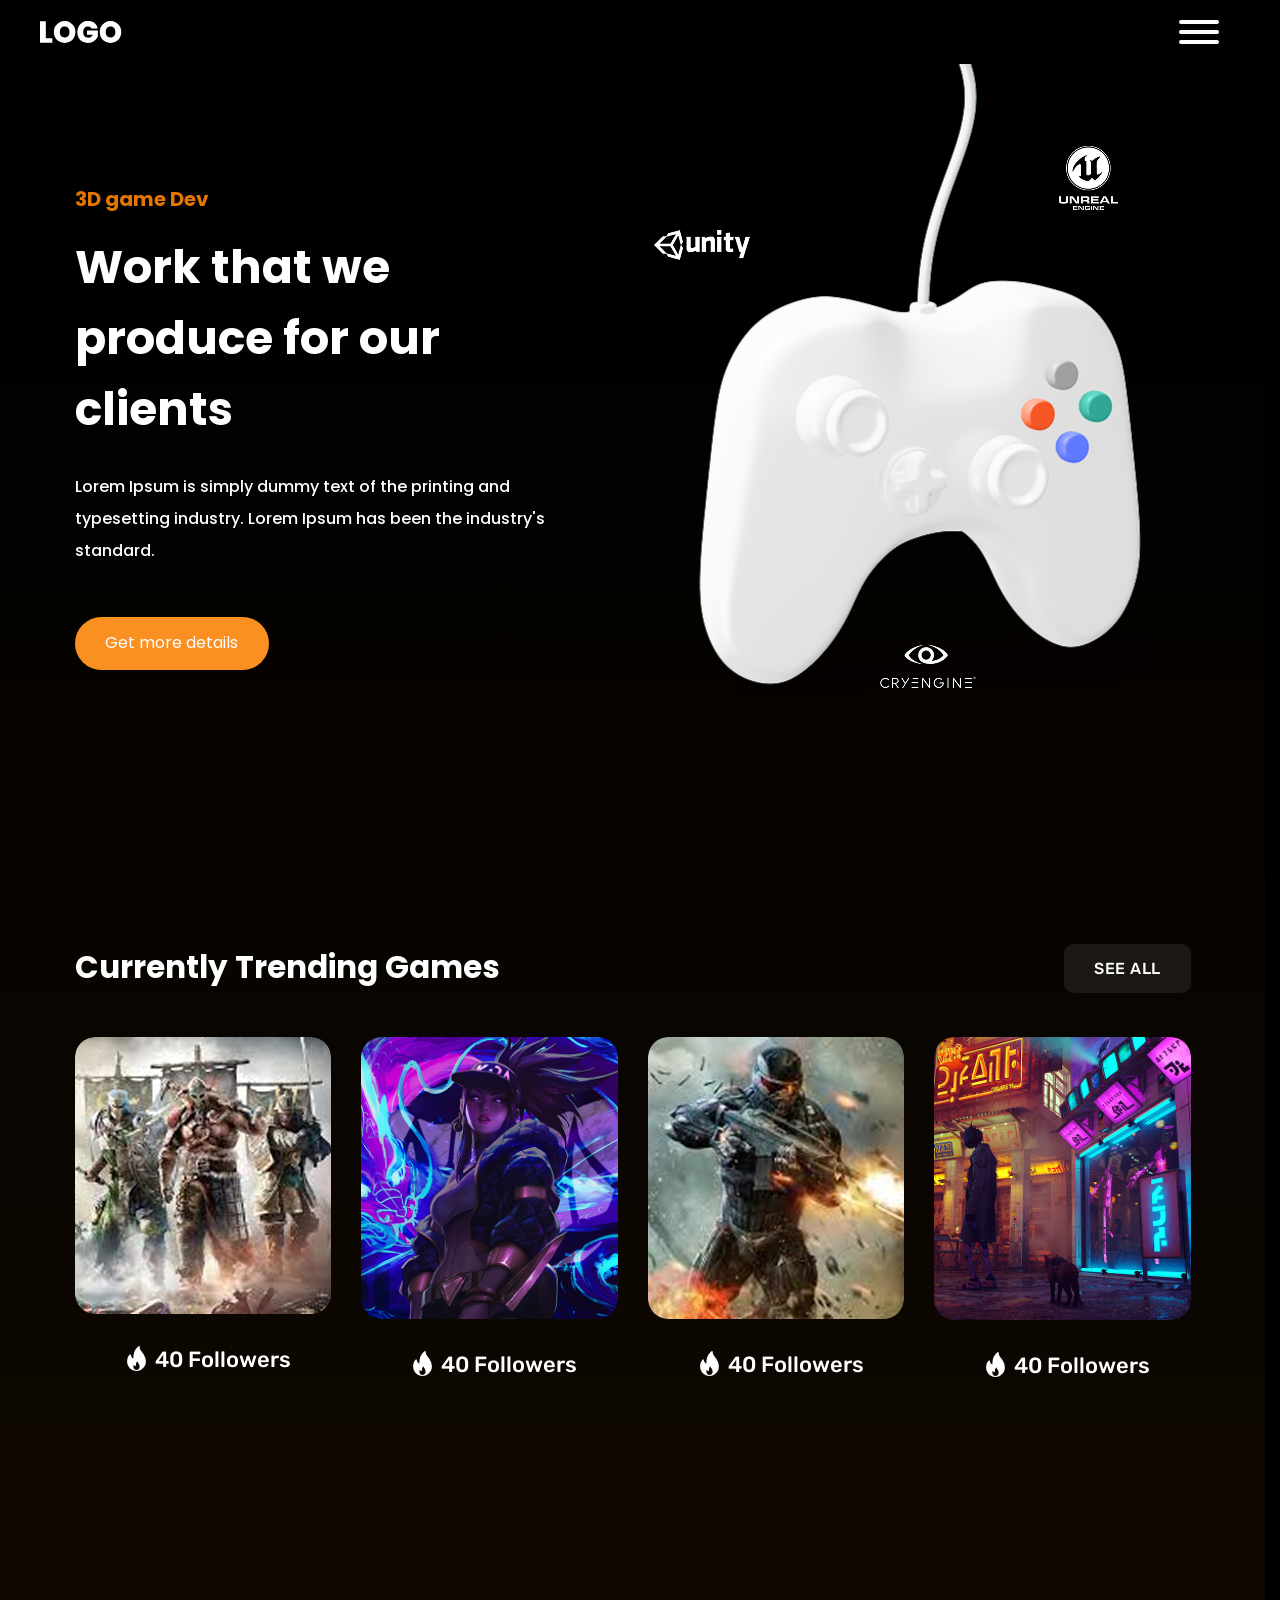
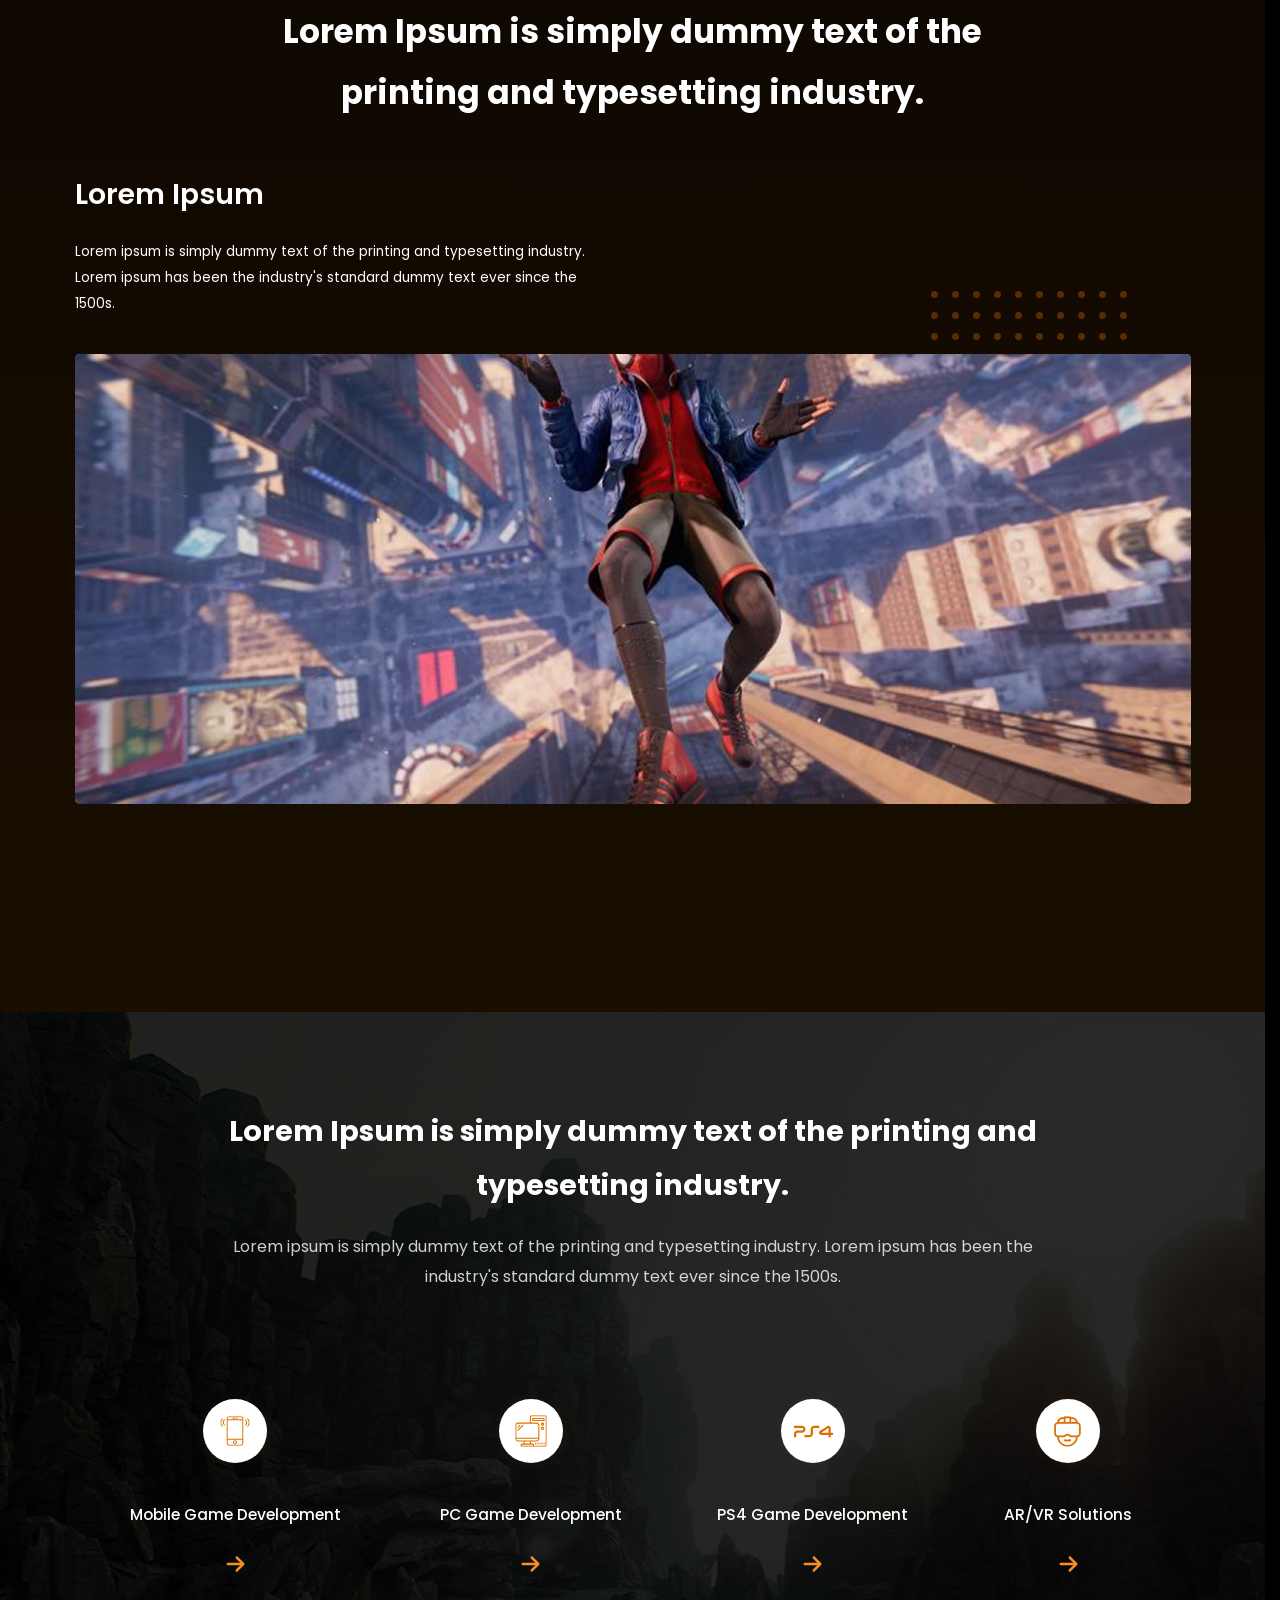
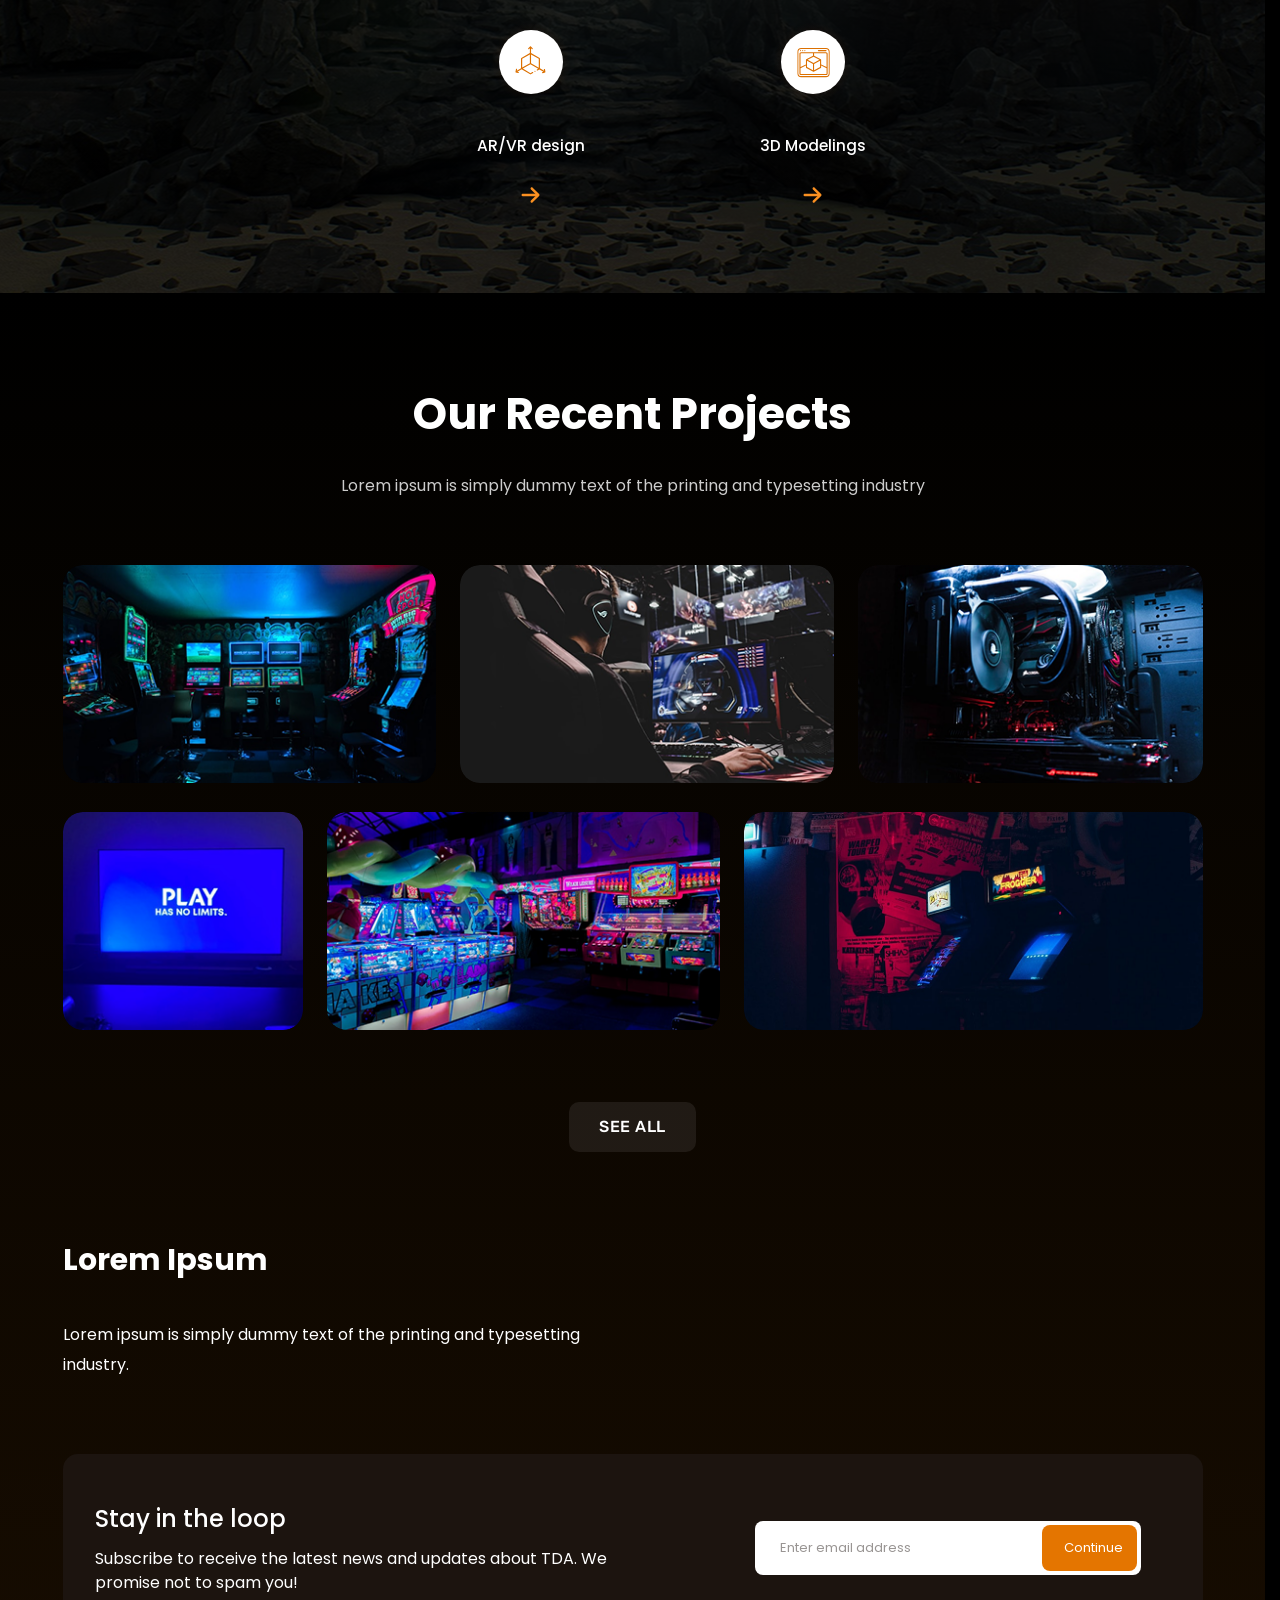
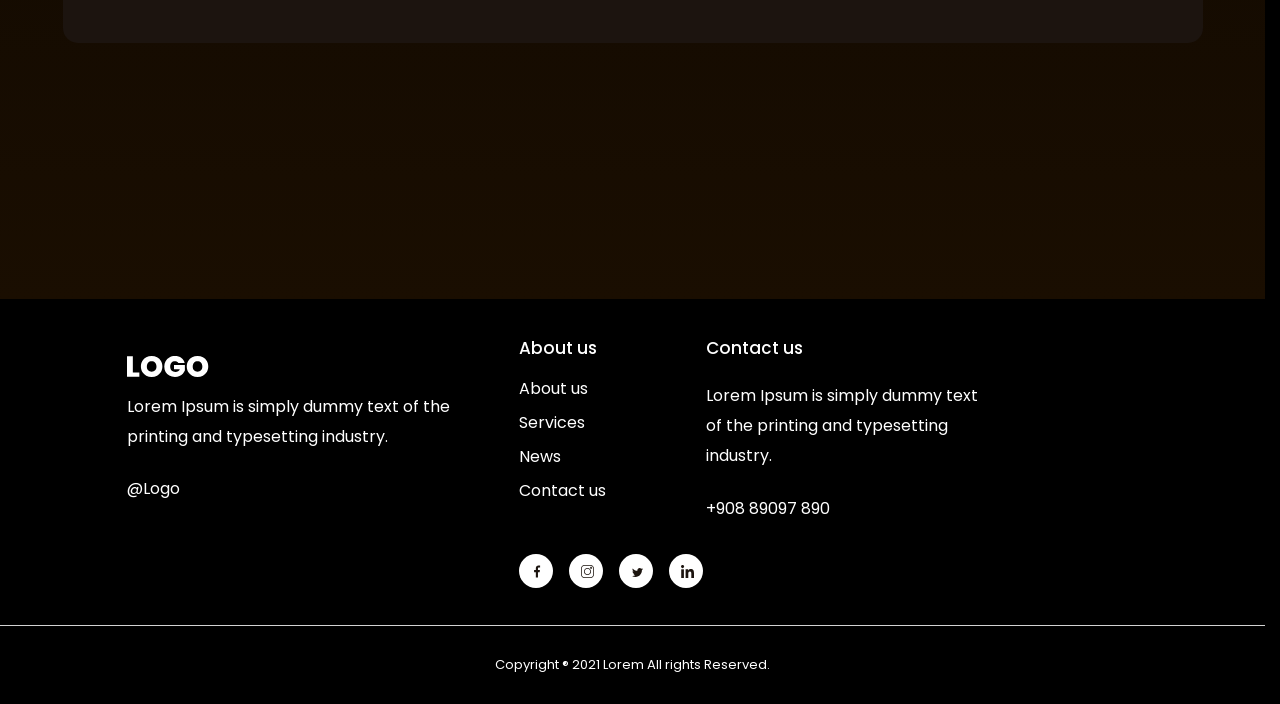
==== commit e3cbf391: "chore: remove .idea from git tracking" ====
--- a/index.html
+++ b/index.html
@@ -35,8 +35,10 @@
     <script src="src/scripts/sticky-header.js" defer></script>
   </head>
   <body>
-    <header class="header" data-header>
-      <div class="reading-progress" data-progress></div>
+    <header class="smart-header" id="header">
+      <div class="progress-container">
+        <div class="progress-bar" id="progressBar"></div>
+      </div>
       <div class="header-container">
         <div class="logo">
           <a class="header-logo" href="index.html" aria-label="Home page">
@@ -52,7 +54,7 @@
           <nav class="main-nav" aria-label="Main Navigation">
             <ul class="main-nav__list">
               <li class="main-nav__item">
-                <a href="index.html" class="main-nav__link main-nav__link--active" aria-current="page">Home</a>
+                <a href="index.html" class="main-nav__link active" aria-current="page">Home</a>
               </li>
               <li class="main-nav__item">
                 <a href="src/pages/about-us.html" class="main-nav__link">About us</a>
@@ -86,12 +88,13 @@
                 <li><a href="src/pages/news.html">News</a></li>
                 <li><a href="src/pages/contact-us.html">Contact us</a></li>
               </ul>
-            </nav> 
+            </nav>
           </div>
         </div>
       </div>
     </header>
     <main>
+      <h1 class="visually-hidden">3D Game Development Portfolio and Services</h1>
       <div class="bg-wrapper">
         <section class="hero">
           <div class="hero-container container">
@@ -640,7 +643,7 @@
         <div class="footer-top">
           <header class="footer-header">
             <div class="logo">
-              <a class="header-logo" href="home.html">
+              <a class="header-logo" href="index.html">
                 <img
                   class="header-logo-image"
                   src="src/assets/logos/logo.svg"
--- a/src/style/imports.css
+++ b/src/style/imports.css
@@ -1,37 +1,59 @@
+/* 1. Browser Reset */
 @import url("./normalize.css");
+
+/* 2. Variables & Fonts (Base Dependencies) */
 @import url("./variables.css");
 @import url("./fonts.css");
+
+/* 3. Base Global Styles (body, h1, a tags) */
 @import url("./main.css");
+
+/* 4. Global UI Elements (Header, Footer, Navigation) */
+@import url("./components/_header.css");
+@import url("./components/_smartheader.css");
+@import url("./components/_burgermenu.css");
+@import url("./components/_hamburgers.css");
+@import url("./components/_footer.css");
+@import url("./components/_scroll-to-top.css");
+
+/* 5. Section Components (Logically grouped by pages) */
+/* Home */
+@import url("./components/_hero.css");
+@import url("./components/_presentation.css");
+@import url("./components/_trending-games.css");
+@import url("./components/_projects.css");
+@import url("./components/_newsletter.css");
+
+/* About Us */
+@import url("./components/_about-hero.css");
+@import url("./components/_about-why.css");
+@import url("./components/_about-feature.css");
+@import url("./components/_about-team.css");
+@import url("./components/_about-feature-newsletter.css");
+
+/* Contact Us */
+@import url("./components/_contact-hero.css");
+@import url("./components/_contact-form.css");
+@import url("./components/_contact-newslatter.css");
+
+/* News */
+@import url("./components/_news-hero.css");
+@import url("./components/_news-section.css");
+@import url("./components/_news-newsletter-form.css");
+
+/* Services / Portfolio */
+@import url("./components/_services-hero.css");
+@import url("./components/_services.css");
+@import url("./components/_services-showcase.css");
+@import url("./components/_services-video-feature.css");
+@import url("./components/_services-slider.css");
+@import url("./components/_swiper-slider.css");
+
+/* 6. Animations (Keyframes & Effect Classes) */
 @import url("./animations.css");
-@import url("./components/presentation.css");
-@import url("./components/scroll-to-top.css");
-@import url("./components/trending-games.css");
-@import url("./components/services.css");
-@import url("./components/projects.css");
-@import url("./components/hero.css");
-@import url("./components/footer.css");
-@import url("./components/header.css");
-@import url("./components/burgermenu.css");
-@import url("./components/newsletter.css");
-@import url("./components/smartheader.css");
-@import url("./components/about-hero.css");
-@import url("./components/about-why.css");
-@import url("./components/about-feature.css");
-@import url("./components/about-team.css");
-@import url("./components/about-feature-newsletter.css");
-@import url("./components/contact-hero.css");
-@import url("./components/contact-form.css");
-@import url("./components/swiper-slider.css");
-@import url("./components/contact-newslatter.css");
-@import url("./components/news-hero.css");
-@import url("./components/services-showcase.css");
-@import url("./components/news-newsletter-form.css");
-@import url("./components/news-section.css");
-@import url("./components/services-hero.css");
-@import url("./components/services-video-feature.css");
-@import url("./components/services-slider.css");
-@import url("./components/hamburgers.css");
+
+/* 7. Utilities & Overrides (Accessibility) */
 @import url("./accessibility.css");
-@import url("./responsive.css");
 
-
+/* 8. Responsiveness (ALWAYS AT THE VERY END) */
+@import url("./responsive.css");
